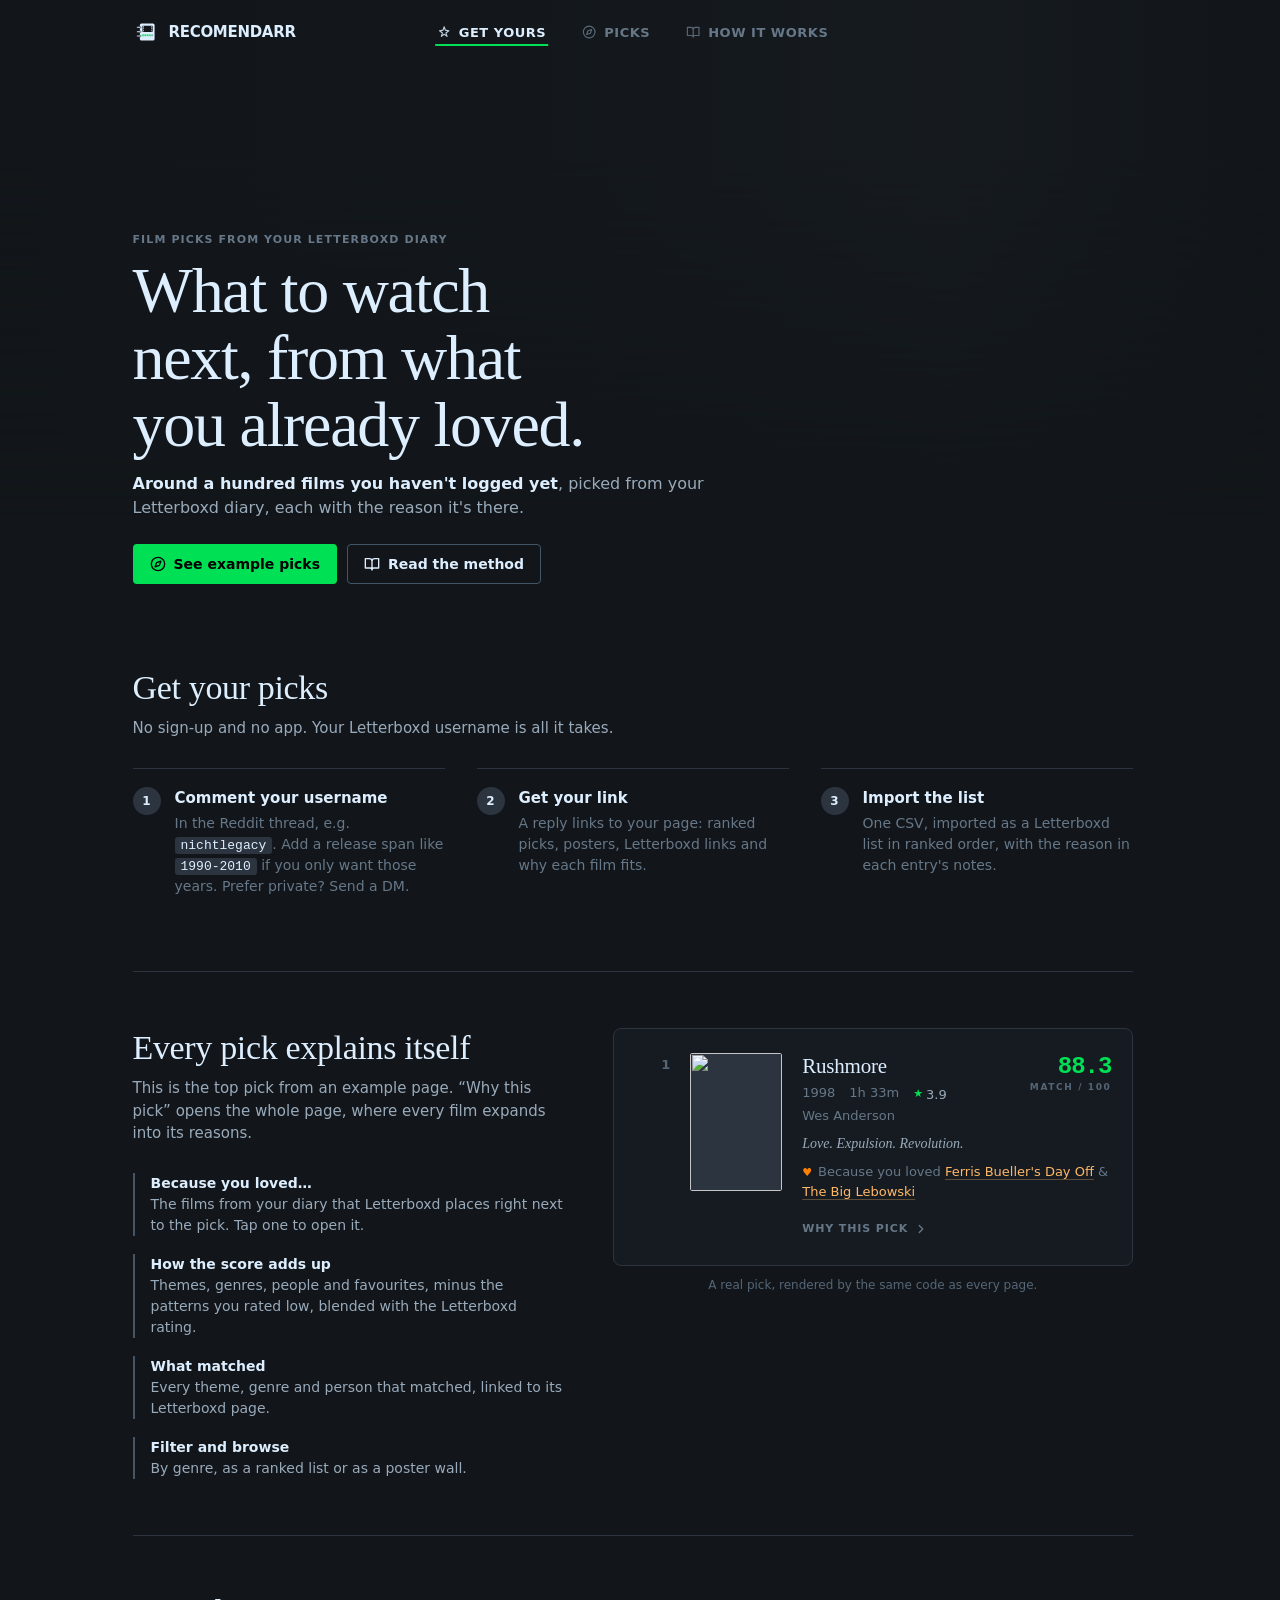
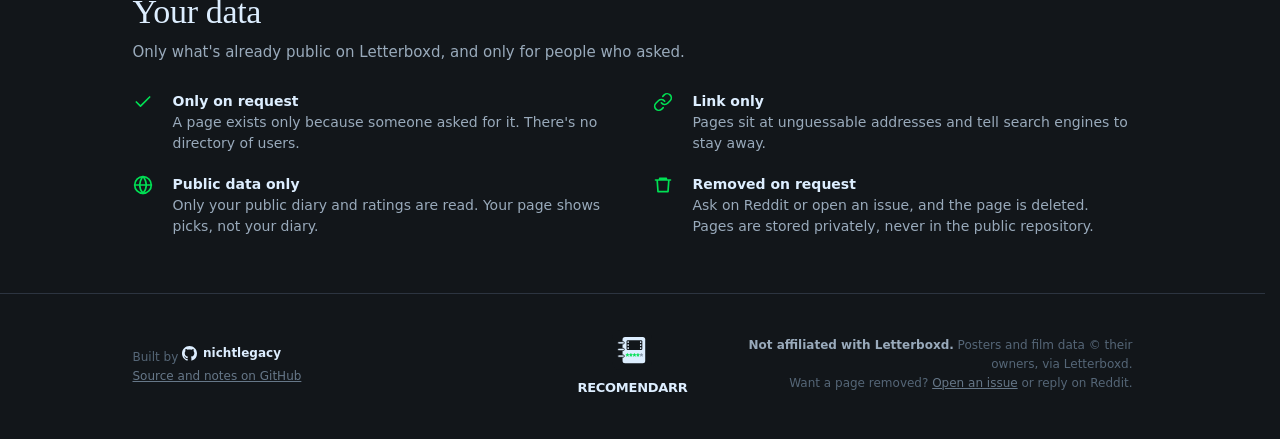
==== site/index.html @ e6b7d502 "Recomendarr: site, paper and Pages workflow" ====
<!doctype html>
<html lang="en">
<head>
<meta charset="utf-8">
<meta name="viewport" content="width=device-width, initial-scale=1, viewport-fit=cover">

<title>Recomendarr: film picks from your Letterboxd diary</title>
<meta name="description" content="Personal film recommendations computed from your Letterboxd diary and ratings, with an importable Letterboxd list. Ask in the Reddit thread and get your own page.">
<link rel="canonical" href="https://recomendarr.nichtlegacy.com/">
<meta name="author" content="nichtlegacy">
<meta name="color-scheme" content="dark">
<meta name="theme-color" content="#12161A">
<meta name="format-detection" content="telephone=no, date=no, address=no, email=no">
<meta name="robots" content="index, follow, max-image-preview:large, max-snippet:-1">

<meta property="og:type" content="website">
<meta property="og:site_name" content="Recomendarr">
<meta property="og:locale" content="en_US">
<meta property="og:url" content="https://recomendarr.nichtlegacy.com/">
<meta property="og:title" content="Recomendarr: film picks from your Letterboxd diary">
<meta property="og:description" content="Personal film recommendations from your Letterboxd diary, as a page and an importable Letterboxd list.">
<meta property="og:image" content="https://recomendarr.nichtlegacy.com/og.png?v=__OG_V__">
<meta property="og:image:type" content="image/png">
<meta property="og:image:width" content="1200">
<meta property="og:image:height" content="630">
<meta property="og:image:alt" content="The Recomendarr icon, a film diary with four of five stars, beside “What to watch next, from what you already loved.”">
<meta name="twitter:card" content="summary_large_image">
<meta name="twitter:image" content="https://recomendarr.nichtlegacy.com/og.png?v=__OG_V__">
<meta name="twitter:title" content="Recomendarr: film picks from your Letterboxd diary">
<meta name="twitter:description" content="Personal film recommendations from your Letterboxd diary.">

<link rel="icon" href="favicon.ico" sizes="48x48">
<link rel="icon" href="icon.svg" type="image/svg+xml">
<link rel="apple-touch-icon" href="apple-touch-icon.png">
<link rel="manifest" href="site.webmanifest">
<link rel="stylesheet" href="app.css">

<script type="application/ld+json">
{
  "@context": "https://schema.org",
  "@graph": [
    {
      "@type": "WebSite",
      "@id": "https://recomendarr.nichtlegacy.com/#website",
      "url": "https://recomendarr.nichtlegacy.com/",
      "name": "Recomendarr",
      "inLanguage": "en",
      "publisher": { "@id": "https://recomendarr.nichtlegacy.com/#author" }
    },
    {
      "@type": "WebPage",
      "@id": "https://recomendarr.nichtlegacy.com/#webpage",
      "url": "https://recomendarr.nichtlegacy.com/",
      "isPartOf": { "@id": "https://recomendarr.nichtlegacy.com/#website" },
      "dateModified": "__BUILD_DATE__"
    },
    {
      "@type": "Person",
      "@id": "https://recomendarr.nichtlegacy.com/#author",
      "name": "nichtlegacy",
      "url": "https://github.com/nichtlegacy"
    }
  ]
}
</script>
</head>
<body>
<header class="hero hero-landing">
  <!-- The backdrop is the example page's top pick. -->
  <div class="backdrop" style="background-image: url('https://a.ltrbxd.com/resized/sm/upload/ks/j4/zi/xf/rushmore-1200-1200-675-675-crop-000000.jpg')" role="img" aria-label="Backdrop: Rushmore"></div>
  <div class="wrap">
    <nav class="nav" aria-label="Primary">
      <a class="wordmark" href="./" aria-label="Recomendarr home"><img src="icon.svg" alt="" width="26" height="26">Recomendarr</a>
      <div class="nav-items">
        <a class="nav-item" href="./" aria-current="page"><svg viewBox="0 0 24 24" fill="none" stroke="currentColor" stroke-width="2" stroke-linecap="round" stroke-linejoin="round" aria-hidden="true"><path d="M12 3l1.9 5.8L20 10l-5 3.6 1.9 5.9L12 16l-4.9 3.5L9 13.6 4 10l6.1-1.2z"/></svg>Get yours</a>
        <a class="nav-item" href="u/nichtlegacy-93ac47/"><svg viewBox="0 0 24 24" fill="none" stroke="currentColor" stroke-width="2" stroke-linecap="round" stroke-linejoin="round" aria-hidden="true"><circle cx="12" cy="12" r="10"/><path d="m16.24 7.76-2.12 6.36-6.36 2.12 2.12-6.36z"/></svg>Picks</a>
        <a class="nav-item" href="paper/"><svg viewBox="0 0 24 24" fill="none" stroke="currentColor" stroke-width="2" stroke-linecap="round" stroke-linejoin="round" aria-hidden="true"><path d="M2 4h6a4 4 0 0 1 4 4v13a3 3 0 0 0-3-3H2zM22 4h-6a4 4 0 0 0-4 4v13a3 3 0 0 1 3-3h7z"/></svg>How it works</a>
      </div>
    </nav>
    <div class="hero-body">
      <p class="eyebrow">Film picks from your Letterboxd diary</p>
      <h1>What to watch next, from what you already loved.</h1>
      <p class="lead"><strong>Around a hundred films you haven't logged yet</strong>, picked from your Letterboxd diary, each with the reason it's there.</p>
      <div class="actions">
        <a class="btn btn-primary" href="u/nichtlegacy-93ac47/"><svg viewBox="0 0 24 24" fill="none" stroke="currentColor" stroke-width="2" stroke-linecap="round" stroke-linejoin="round" aria-hidden="true"><circle cx="12" cy="12" r="10"/><path d="m16.24 7.76-2.12 6.36-6.36 2.12 2.12-6.36z"/></svg>See example picks</a>
        <a class="btn btn-secondary" href="paper/"><svg viewBox="0 0 24 24" fill="none" stroke="currentColor" stroke-width="2" stroke-linecap="round" stroke-linejoin="round" aria-hidden="true"><path d="M2 4h6a4 4 0 0 1 4 4v13a3 3 0 0 0-3-3H2zM22 4h-6a4 4 0 0 0-4 4v13a3 3 0 0 1 3-3h7z"/></svg>Read the method</a>
      </div>
    </div>
  </div>
</header>

<main class="wrap">
  <section class="section" aria-labelledby="get">
    <div class="section-head">
      <h2 id="get">Get your picks</h2>
      <p>No sign-up and no app. Your Letterboxd username is all it takes.</p>
    </div>
    <ol class="step-grid">
      <li><strong>Comment your username</strong><span>In the Reddit thread, e.g. <code>nichtlegacy</code>. Add a release span like <code>1990-2010</code> if you only want those years. Prefer private? Send a DM.</span></li>
      <li><strong>Get your link</strong><span>A reply links to your page: ranked picks, posters, Letterboxd links and why each film fits.</span></li>
      <li><strong>Import the list</strong><span>One CSV, imported as a Letterboxd list in ranked order, with the reason in each entry's notes.</span></li>
    </ol>
  </section>

  <section class="section" aria-labelledby="page">
    <div class="showcase">
      <div>
        <div class="section-head">
          <h2 id="page">Every pick explains itself</h2>
          <p>This is the top pick from an example page. “Why this pick” opens the whole page, where every film expands into its reasons.</p>
        </div>
        <ul class="features">
          <li><strong>Because you loved…</strong>The films from your diary that Letterboxd places right next to the pick. Tap one to open it.</li>
          <li><strong>How the score adds up</strong>Themes, genres, people and favourites, minus the patterns you rated low, blended with the Letterboxd rating.</li>
          <li><strong>What matched</strong>Every theme, genre and person that matched, linked to its Letterboxd page.</li>
          <li><strong>Filter and browse</strong>By genre, as a ranked list or as a poster wall.</li>
        </ul>
      </div>
      <div>
        <div class="sample">
          <ol class="films">
          <li class="film" data-genres="Comedy|Drama">
            <span class="rank num" aria-label="Rank 1">1</span>
            <a class="poster" href="https://letterboxd.com/film/rushmore/" target="_blank" rel="noopener" tabindex="-1"
               aria-hidden="true"><img src="https://a.ltrbxd.com/resized/sm/upload/vx/bi/ni/1k/921qm0FJwDvi6ptaxNCp7xvqNGA-0-230-0-345-crop.jpg" alt="" loading="lazy" decoding="async" width="230" height="345"></a>
            <div class="film-body">
              <span class="match" title="How well it fits your taste">
                <span class="match-value">88.3</span>
                <span class="match-label">Match / 100</span>
              </span>
              <h3 class="film-title"><a href="https://letterboxd.com/film/rushmore/" target="_blank" rel="noopener">Rushmore</a></h3>
              <div class="meta"><span class="year num">1998</span><span class="runtime num">1h 33m</span><span class="rating" title="Letterboxd average"><span class="star" aria-hidden="true">★</span><span class="num">3.9</span></span></div>
              <p class="director">Wes Anderson</p>
              <p class="tagline">Love. Expulsion. Revolution.</p>
              <p class="because">Because you loved <a class="seed" href="https://letterboxd.com/film/ferris-buellers-day-off/" target="_blank" rel="noopener">Ferris Bueller&#x27;s Day Off</a> &amp; <a class="seed" href="https://letterboxd.com/film/the-big-lebowski/" target="_blank" rel="noopener">The Big Lebowski</a></p>
            </div>
            <a class="why-link" href="u/nichtlegacy-93ac47/">Why this pick<svg viewBox="0 0 16 16" aria-hidden="true"><path d="M6 4l4 4-4 4" fill="none" stroke="currentColor" stroke-width="1.5" stroke-linecap="round" stroke-linejoin="round"/></svg></a>
          </li>
          </ol>
        </div>
        <p class="sample-caption">A real pick, rendered by the same code as every page.</p>
      </div>
    </div>
  </section>

  <section class="section" aria-labelledby="data">
    <div class="section-head">
      <h2 id="data">Your data</h2>
      <p>Only what's already public on Letterboxd, and only for people who asked.</p>
    </div>
    <ul class="facts">
      <li><svg viewBox="0 0 24 24" fill="none" stroke="currentColor" stroke-width="2" stroke-linecap="round" stroke-linejoin="round" aria-hidden="true"><path d="M20 6 9 17l-5-5"/></svg><div><strong>Only on request</strong>A page exists only because someone asked for it. There's no directory of users.</div></li>
      <li><svg viewBox="0 0 24 24" fill="none" stroke="currentColor" stroke-width="2" stroke-linecap="round" stroke-linejoin="round" aria-hidden="true"><path d="M10 13a5 5 0 0 0 7.54.54l3-3a5 5 0 0 0-7.07-7.07l-1.72 1.71"/><path d="M14 11a5 5 0 0 0-7.54-.54l-3 3a5 5 0 0 0 7.07 7.07l1.71-1.71"/></svg><div><strong>Link only</strong>Pages sit at unguessable addresses and tell search engines to stay away.</div></li>
      <li><svg viewBox="0 0 24 24" fill="none" stroke="currentColor" stroke-width="2" stroke-linecap="round" stroke-linejoin="round" aria-hidden="true"><circle cx="12" cy="12" r="10"/><path d="M2 12h20M12 2a15.3 15.3 0 0 1 4 10 15.3 15.3 0 0 1-4 10 15.3 15.3 0 0 1-4-10 15.3 15.3 0 0 1 4-10z"/></svg><div><strong>Public data only</strong>Only your public diary and ratings are read. Your page shows picks, not your diary.</div></li>
      <li><svg viewBox="0 0 24 24" fill="none" stroke="currentColor" stroke-width="2" stroke-linecap="round" stroke-linejoin="round" aria-hidden="true"><path d="M3 6h18M8 6V4h8v2M19 6l-1 14H6L5 6"/></svg><div><strong>Removed on request</strong>Ask on Reddit or open an issue, and the page is deleted. Pages are stored privately, never in the public repository.</div></li>
    </ul>
  </section>
</main>

<footer>
  <div class="wrap footer-grid">
    <div class="footer-start">
      <p>Built by <a class="gh" href="https://github.com/nichtlegacy" rel="noopener"><svg viewBox="0 0 16 16" fill="currentColor" aria-hidden="true"><path d="M8 0C3.58 0 0 3.58 0 8c0 3.54 2.29 6.53 5.47 7.59.4.07.55-.17.55-.38 0-.19-.01-.82-.01-1.49-2.01.37-2.53-.49-2.69-.94-.09-.23-.48-.94-.82-1.13-.28-.15-.68-.52-.01-.53.63-.01 1.08.58 1.23.82.72 1.21 1.87.87 2.33.66.07-.52.28-.87.51-1.07-1.78-.2-3.64-.89-3.64-3.95 0-.87.31-1.59.82-2.15-.08-.2-.36-1.02.08-2.12 0 0 .67-.21 2.2.82.64-.18 1.32-.27 2-.27.68 0 1.36.09 2 .27 1.53-1.04 2.2-.82 2.2-.82.44 1.1.16 1.92.08 2.12.51.56.82 1.27.82 2.15 0 3.07-1.87 3.75-3.65 3.95.29.25.54.73.54 1.48 0 1.07-.01 1.93-.01 2.2 0 .21.15.46.55.38A8.013 8.013 0 0 0 16 8c0-4.42-3.58-8-8-8z"/></svg>nichtlegacy</a></p>
      <p><a href="https://github.com/nichtlegacy/recomendarr" rel="noopener">Source and notes on GitHub</a></p>
    </div>
    <a class="footer-brand" href="./" aria-label="Recomendarr home"><img src="icon.svg" alt="" width="40" height="40">Recomendarr</a>
    <div class="footer-end">
      <p><strong>Not affiliated with Letterboxd.</strong> Posters and film data © their owners, via Letterboxd.</p>
      <p>Want a page removed? <a href="https://github.com/nichtlegacy/recomendarr/issues/new" rel="noopener">Open an issue</a> or reply on Reddit.</p>
    </div>
  </div>
</footer>

<button class="to-top" type="button" data-to-top aria-label="Back to top"><svg viewBox="0 0 24 24" fill="none" stroke="currentColor" stroke-width="2" stroke-linecap="round" stroke-linejoin="round" aria-hidden="true"><path d="M12 19V5M5 12l7-7 7 7"/></svg></button>
<script>
(() => {
  // Back to top: shows once a screen's height has scrolled past.
  const toTop = document.querySelector('[data-to-top]');
  let ticking = false;
  const place = () => { toTop.classList.toggle('show', window.scrollY > window.innerHeight); ticking = false; };
  window.addEventListener('scroll', () => { if (!ticking) { ticking = true; requestAnimationFrame(place); } }, { passive: true });
  place();
  toTop.addEventListener('click', () => {
    window.scrollTo({ top: 0, behavior: matchMedia('(prefers-reduced-motion: reduce)').matches ? 'auto' : 'smooth' });
    // Keyboard users land at the top too, not on the button that is about to hide.
    const h1 = document.querySelector('h1');
    h1.setAttribute('tabindex', '-1');
    h1.focus({ preventScroll: true });
  });
})();
</script>
</body>
</html>
---- site/app.css ----
/* Recomendarr: one stylesheet for the landing, the 404 and every personal page
   under /u/, so all of them share the same navbar, type and components. Tokens
   follow the app's design.md. */
:root {
  --background: #12161A;
  --surface: #1C2228;
  --surface-sunken: #161B21;
  --surface-elevated: #2C3440;
  --surface-hover: #323D4A;
  --text-light: #DDEEFF;
  --text-primary: #99AABB;
  --text-secondary: #667788;
  --text-muted: #556677;
  --brand-green: #00E054;
  --brand-green-mid: #00C030;
  --brand-green-dark: #00AC1C;
  --accent-orange: #FF8000;
  --accent-orange-soft: #FFB866;
  --accent-blue: #40BCF4;
  --border-subtle: #2C3440;
  --border-medium: #445566;
  --font-sans: system-ui, -apple-system, BlinkMacSystemFont, "Segoe UI", sans-serif;
  --font-serif: Georgia, "Times New Roman", serif;
  --ease-out: cubic-bezier(0.23, 1, 0.32, 1);
  --ease-in-out: cubic-bezier(0.77, 0, 0.175, 1);
  --pad: 16px;
  --poster: 84px;
  --tap: 36px;
}
@media (min-width: 720px) { :root { --pad: 40px; --poster: 92px; --tap: 32px; } }

*, *::before, *::after { box-sizing: border-box; }
/* stable gutter: short and long pages put the content at the same x. */
html { -webkit-text-size-adjust: 100%; scroll-padding-top: 72px; scrollbar-gutter: stable; }

/* Page changes cross-fade and the navbar stays put (Chromium; others just navigate). */
@view-transition { navigation: auto; }
.nav { view-transition-name: site-nav; }
::view-transition-old(root), ::view-transition-new(root) { animation-duration: .18s; animation-timing-function: var(--ease-out); }
body {
  margin: 0;
  background: var(--background);
  color: var(--text-primary);
  font: 14px/1.5 var(--font-sans);
  -webkit-font-smoothing: antialiased;
  -webkit-tap-highlight-color: transparent;
}
a { color: inherit; }
img { display: block; }
.num { font-variant-numeric: tabular-nums; }
.wrap { max-width: 1080px; margin: 0 auto; padding: 0 var(--pad); }
:focus-visible { outline: 2px solid var(--brand-green); outline-offset: 2px; border-radius: 2px; }

/* ---------- nav: same language as the app's navbar */
.nav { position: relative; display: flex; align-items: center; justify-content: space-between; height: 64px; }
.wordmark {
  display: inline-flex; align-items: center; gap: 10px;
  color: var(--text-light); text-decoration: none; font-weight: 900; font-size: 15px;
  letter-spacing: -0.02em; text-transform: uppercase; transition: opacity .15s;
}
.wordmark img { display: block; width: 26px; height: 26px; }
.nav-items { position: absolute; left: 50%; top: 50%; translate: -50% -50%; display: flex; gap: 32px; }
/* Phones: the items drop to a second row of pills, like the app's mobile nav. */
@media (max-width: 767px) {
  .nav { flex-wrap: wrap; height: auto; padding-top: 10px; row-gap: 10px; }
  .nav-items { position: static; translate: none; order: 3; width: 100%; display: grid; grid-template-columns: repeat(3, minmax(0, 1fr)); gap: 8px; }
}
.nav-item {
  position: relative; display: inline-flex; align-items: center; gap: 8px; padding: 6px 2px;
  color: var(--text-secondary); text-decoration: none; transition: color .15s var(--ease-out);
  font-size: 13px; font-weight: 700; letter-spacing: .04em; text-transform: uppercase; line-height: 1;
}
.nav-item svg { width: 14px; height: 14px; opacity: .85; }
.nav-item::after {
  content: ""; position: absolute; left: 0; right: 0; bottom: -1px; height: 2px;
  background: var(--brand-green); scale: 0 1; transform-origin: left center; transition: scale .2s var(--ease-out);
}
.nav-item[aria-current="page"] { color: var(--text-light); }
.nav-item[aria-current="page"]::after { scale: 1 1; }
@media (max-width: 767px) {
  .nav-item {
    justify-content: center; height: 36px; padding: 0 10px; border: 1px solid var(--border-subtle); border-radius: 999px;
    font-size: 11px; letter-spacing: .08em; transition-property: color, border-color, background-color;
  }
  .nav-item::after { display: none; }
  .nav-item[aria-current="page"] { border-color: rgba(0, 224, 84, .28); background: rgba(0, 224, 84, .08); }
}
/* Three pills on a phone: one line each; below 440px the icons make room for the label. */
.nav-item { white-space: nowrap; }
@media (max-width: 439px) { .nav-item { gap: 0; padding: 0 6px; font-size: 10px; letter-spacing: .06em; } .nav-item svg { display: none; } }

/* ---------- hero */
.hero { position: relative; isolation: isolate; overflow: hidden; }
.backdrop {
  position: absolute; inset: 0 0 auto 0; height: max(300px, min(62vw, 520px)); z-index: -1;
  background: var(--surface) center 20% / cover no-repeat;
  opacity: .4;
  -webkit-mask-image: linear-gradient(to bottom, #000 30%, transparent);
  mask-image: linear-gradient(to bottom, #000 30%, transparent);
}
.backdrop::after {
  content: ""; position: absolute; inset: 0;
  background: linear-gradient(to right, var(--background) 0%, rgba(18, 22, 26, .6) 45%, transparent 75%, var(--background) 100%);
}
.hero-body { padding-top: clamp(96px, 16vw, 168px); padding-bottom: 28px; }
.eyebrow {
  margin: 0 0 8px; color: var(--text-secondary); font-size: 11px; font-weight: 600;
  letter-spacing: .1em; text-transform: uppercase;
}
h1 {
  margin: 0; color: var(--text-light); font: 400 clamp(2.5rem, 9vw, 4rem)/1.05 var(--font-serif);
  letter-spacing: -0.02em; overflow-wrap: anywhere;
}
.lead { max-width: 560px; margin: 14px 0 0; font-size: 15px; text-wrap: pretty; }
.lead strong { color: var(--text-light); font-weight: 600; }
.taste { display: flex; align-items: center; gap: 6px; margin: 20px 0 0; padding: 0; list-style: none; }
.taste-label { flex: none; margin-right: 4px; color: var(--text-muted); font-size: 11px; font-weight: 600; letter-spacing: .08em; text-transform: uppercase; }
@media (max-width: 719px) {
  /* One scrolling row instead of three wrapped ones. */
  .taste { overflow-x: auto; scrollbar-width: none; margin-right: calc(-1 * var(--pad)); padding-right: var(--pad); }
  .taste::-webkit-scrollbar { display: none; }
  .taste .chip { flex: none; }
}
@media (min-width: 720px) { .taste { flex-wrap: wrap; } }
.actions { display: flex; gap: 10px; margin-top: 24px; }
@media (max-width: 719px) { .actions .btn { flex: 1; height: 44px; } }
.credit { margin: 14px 0 0; color: var(--text-muted); font-size: 12px; }

/* ---------- buttons & chips */
.btn {
  display: inline-flex; align-items: center; justify-content: center; gap: 8px;
  height: 40px; padding: 0 16px; border: 1px solid transparent; border-radius: 4px;
  font: 600 14px/1 var(--font-sans); text-decoration: none; cursor: pointer; white-space: nowrap;
  transition-property: background-color, border-color, color, scale;
  transition-duration: .15s; transition-timing-function: var(--ease-out);
}
.btn:active { scale: .96; }
.btn svg { width: 16px; height: 16px; flex: none; }
.btn-primary { background: var(--brand-green); color: #000; }
.btn-secondary { background: transparent; border-color: var(--border-medium); color: var(--text-light); }
.btn-sm { height: 32px; padding: 0 12px; font-size: 13px; }
.btn-icon { width: 44px; padding: 0; flex: none !important; }
.chip {
  display: inline-block; padding: 2px 8px; border: 1px solid var(--border-subtle); border-radius: 999px;
  color: var(--text-primary); font-size: 11px; line-height: 16px; white-space: nowrap;
  max-width: 100%; overflow: hidden; text-overflow: ellipsis; text-decoration: none;
}
a.chip { transition-property: border-color, color; transition-duration: .15s; }

/* ---------- toolbar */
.toolbar {
  position: sticky; top: 0; z-index: 10;
  background: rgba(18, 22, 26, .92); -webkit-backdrop-filter: blur(12px); backdrop-filter: blur(12px);
  border-bottom: 1px solid var(--border-subtle);
}
.toolbar-inner { display: flex; align-items: center; gap: 10px; height: 56px; }
.filters {
  display: flex; gap: 6px; flex: 1; min-width: 0; overflow-x: auto; scrollbar-width: none;
  -webkit-mask-image: linear-gradient(to right, #000 calc(100% - 24px), transparent);
  mask-image: linear-gradient(to right, #000 calc(100% - 24px), transparent);
  padding-right: 24px;
}
.filters::-webkit-scrollbar { display: none; }
.filter {
  flex: none; height: var(--tap); padding: 0 12px; border: 1px solid var(--border-subtle); border-radius: 999px;
  background: transparent; color: var(--text-primary); font: 500 12px/1 var(--font-sans); cursor: pointer;
  transition-property: background-color, border-color, color, scale; transition-duration: .15s;
}
.filter:active { scale: .96; }
.filter .num { margin-left: 4px; color: var(--text-muted); }
.filter[aria-pressed="true"] { background: var(--surface-elevated); border-color: var(--brand-green); color: var(--text-light); }
.filter[aria-pressed="true"] .num { color: var(--brand-green); }
.views { display: flex; flex: none; border: 1px solid var(--border-subtle); border-radius: 4px; overflow: hidden; }
.views button {
  display: grid; place-items: center; width: var(--tap); height: var(--tap); border: 0; background: transparent;
  color: var(--text-secondary); cursor: pointer; transition: color .15s, background-color .15s;
}
.views button + button { border-left: 1px solid var(--border-subtle); }
.views button[aria-pressed="true"] { background: var(--surface-elevated); color: var(--text-light); }
.views svg { width: 15px; height: 15px; }
.toolbar .btn-import { flex: none; }
/* Phones keep Import in the toolbar, as an icon, like desktop keeps it in view. */
@media (max-width: 559px) { .toolbar .btn-import { width: var(--tap); height: var(--tap); padding: 0; } .toolbar .btn-import span { display: none; } }

.count { margin: 20px 0 0; font-family: var(--font-sans); line-height: 1.5; color: var(--text-muted); font-size: 11px; font-weight: 600; letter-spacing: .08em; text-transform: uppercase; }

/* ---------- list view */
.films { list-style: none; margin: 0 0 48px; padding: 0; }
.film {
  display: grid; grid-template-columns: var(--poster) minmax(0, 1fr); column-gap: 14px;
  padding: 20px 0; border-bottom: 1px solid var(--border-subtle);
}
.film[hidden] { display: none; }
/* Mobile: the rank rides on the poster so the text keeps the width. */
.rank {
  grid-area: 1 / 1; z-index: 1; align-self: start; justify-self: start; margin: 4px;
  padding: 1px 6px; border-radius: 2px; background: rgba(18, 22, 26, .88);
  color: var(--text-light); font-size: 11px; font-weight: 700;
}
@media (min-width: 720px) {
  .film { grid-template-columns: 36px var(--poster) minmax(0, 1fr); column-gap: 20px; }
  .rank { grid-area: 1 / 1; margin: 2px 0 0; padding: 0; background: none; justify-self: end; color: var(--text-muted); font-size: 13px; }
  /* The poster spans both rows so "Why this pick" sits right under the text. */
  .film { grid-template-rows: auto 1fr; }
  .film .poster { grid-column: 2; grid-row: 1 / 3; }
  .film .film-body { grid-column: 3; }
}
.poster {
  grid-area: 1 / 1; position: relative; aspect-ratio: 2 / 3; overflow: hidden; border-radius: 2px;
  background: var(--surface-elevated);
}
.poster img { width: 100%; height: 100%; object-fit: cover; outline: 1px solid oklch(1 0 0 / .1); outline-offset: -1px; border-radius: 2px; }
.poster::after { content: ""; position: absolute; inset: 0; border-radius: 2px; box-shadow: inset 0 0 0 2px transparent; transition: box-shadow .15s; }
.film-body { grid-area: 1 / 2; min-width: 0; }
.film-title { margin: 0; color: var(--text-light); font: 400 18px/1.25 var(--font-serif); letter-spacing: -0.01em; text-wrap: balance; }
.film-title a { text-decoration: none; transition: color .15s; }
@media (min-width: 720px) { .film-title { font-size: 21px; } }
/* Same as the app's ScoreBadge: a bare number, no box. Floats so the title
   and meta lines run beside it. */
.match { float: right; display: flex; flex-direction: column; align-items: flex-end; min-width: 64px; margin: 2px 0 6px 12px; }
.match-value {
  color: var(--brand-green); font: 900 22px/1 ui-monospace, SFMono-Regular, Menlo, Consolas, monospace;
  letter-spacing: -0.04em; font-variant-numeric: tabular-nums;
}
.match-label { margin-top: 4px; color: var(--text-muted); font-size: 9px; font-weight: 700; letter-spacing: .18em; text-transform: uppercase; line-height: 1; white-space: nowrap; }
@media (min-width: 720px) { .match-value { font-size: 24px; } }
/* Inline, not flex: a flex box would keep clear of the floated match score and
   break into one item per line on narrow phones. */
.meta { margin-top: 4px; color: var(--text-secondary); font-size: 13px; }
.meta > span { display: inline-block; margin-right: 14px; white-space: nowrap; }
.meta > span:last-child { margin-right: 0; }
.director { margin: 2px 0 0; color: var(--text-secondary); font-size: 13px; overflow: hidden; text-overflow: ellipsis; white-space: nowrap; }
.meta > .rating { display: inline-flex; align-items: center; gap: 3px; color: var(--text-primary); }
.star { color: var(--brand-green); font-size: 11px; }
.tagline {
  margin: 8px 0 0; color: var(--text-primary); font: italic 14px/1.45 var(--font-serif);
  display: -webkit-box; -webkit-line-clamp: 2; -webkit-box-orient: vertical; overflow: hidden;
}
.because { margin: 8px 0 0; color: var(--text-secondary); font-size: 13px; }
.because::before { content: "♥"; margin-right: 6px; color: var(--accent-orange); font-size: 11px; }
.seed {
  color: var(--accent-orange-soft); text-decoration: underline; text-decoration-color: rgba(255, 184, 102, .3);
  text-decoration-thickness: 1px; text-underline-offset: 3px; transition-property: color, text-decoration-color; transition-duration: .15s;
}

/* ---------- why this pick */
.why { grid-row: 2; grid-column: 1 / -1; margin-top: 6px; }
@media (min-width: 720px) { .why { grid-column: 3; } }
.why summary {
  display: inline-flex; align-items: center; gap: 6px; min-height: 44px; margin-bottom: -10px;
  color: var(--text-secondary); font-size: 11px; font-weight: 600; letter-spacing: .08em; text-transform: uppercase;
  list-style: none; cursor: pointer; user-select: none; transition: color .15s;
}
.why summary::-webkit-details-marker { display: none; }
.why summary svg { width: 14px; height: 14px; transition: rotate .2s var(--ease-out); }
/* .is-open flips on click, before the height animation, so the chevron and
   colour answer at once; [open] only drops once the close has finished. */
.why.is-open summary { color: var(--text-light); }
.why.is-open summary svg { rotate: 180deg; }
/* flow-root keeps the panel margin inside, so the animated height has no jump. */
.why-content { display: flow-root; overflow: clip; }
.why-body {
  margin-top: 14px; padding: 16px; border: 1px solid var(--border-subtle); border-radius: 6px;
  background: var(--surface-sunken);
}
.why-body > :first-child { margin-top: 0; }
.why h4 {
  margin: 18px 0 8px; color: var(--text-muted); font-size: 10px; font-weight: 700;
  letter-spacing: .12em; text-transform: uppercase;
}
.synopsis { margin: 0; color: var(--text-primary); font-size: 14px; line-height: 1.6; text-wrap: pretty; }
.reasons { margin: 0; padding: 0; list-style: none; display: grid; gap: 6px; }
.reasons li { position: relative; padding-left: 16px; color: var(--text-light); font-size: 13px; line-height: 1.5; }
.reasons li::before { content: ""; position: absolute; left: 2px; top: .6em; width: 5px; height: 5px; border-radius: 50%; background: var(--brand-green); }
.bars { max-width: 560px; margin: 0; padding: 0; list-style: none; display: grid; gap: 8px; }
.bar { display: grid; grid-template-columns: minmax(0, 1fr) 96px 44px; align-items: center; gap: 10px; font-size: 13px; }
.bar-label { color: var(--text-primary); overflow: hidden; text-overflow: ellipsis; white-space: nowrap; }
@media (max-width: 559px) { .bar { grid-template-columns: minmax(0, 1fr) 56px 40px; } }
.bar-track { height: 4px; border-radius: 2px; background: var(--surface-elevated); overflow: hidden; }
.bar-track span { display: block; height: 100%; border-radius: 2px; background: var(--brand-green-dark); }
.bar.neg .bar-track span { background: var(--accent-orange); }
.bar-value { color: var(--text-primary); text-align: right; font-size: 12px; }
.bar.neg .bar-value { color: var(--accent-orange-soft); }
.blend { display: flex; gap: 8px; max-width: 560px; margin: 14px 0 0; padding: 0; list-style: none; }
.blend li {
  flex: 1; display: flex; flex-direction: column; gap: 2px; padding: 10px 12px; border-radius: 4px;
  background: var(--background); color: var(--text-secondary); font-size: 11px; line-height: 1.3;
}
.blend .num { color: var(--text-light); font-size: 18px; font-weight: 700; line-height: 1.1; }
.blend .total { box-shadow: inset 0 0 0 1px rgba(0, 224, 84, .35); }
.blend .total .num { color: var(--brand-green); }
.fineprint { margin: 8px 0 0; color: var(--text-muted); font-size: 11px; }
.match-group { display: flex; flex-wrap: wrap; align-items: center; gap: 6px; margin-top: 8px; }
.match-group span { width: 100%; color: var(--text-muted); font-size: 11px; }
/* Three equal columns; label left, external arrow right, same on every size. */
.ext {
  display: grid; grid-template-columns: repeat(3, minmax(0, 1fr)); gap: 8px; max-width: 420px;
  margin: 18px 0 0; padding-top: 16px; border-top: 1px solid var(--border-subtle);
}
.ext .btn { justify-content: space-between; height: 40px; padding: 0 12px; }
@media (max-width: 479px) { .ext { grid-template-columns: 1fr; max-width: none; } .ext .btn { height: 44px; padding: 0 14px; } }
.ext .btn svg { width: 13px; height: 13px; color: var(--text-secondary); transition: color .15s; }

/* ---------- poster wall */
.films.wall { display: grid; grid-template-columns: repeat(3, 1fr); gap: 16px 10px; margin-top: 16px; }
@media (min-width: 560px) { .films.wall { grid-template-columns: repeat(4, 1fr); } }
@media (min-width: 880px) { .films.wall { grid-template-columns: repeat(6, 1fr); gap: 20px 14px; } }
.wall .film { display: grid; grid-template-columns: 1fr; padding: 0; border: 0; }
.wall .rank {
  grid-area: 1 / 1; justify-self: start; margin: 4px; padding: 1px 6px;
  background: rgba(18, 22, 26, .88); color: var(--text-light); font-size: 11px;
}
.wall .poster { grid-area: 1 / 1; }
.wall .film-body { grid-area: 2 / 1; margin-top: 8px; }
.wall .film-title { font-size: 13px; line-height: 1.3; display: -webkit-box; -webkit-line-clamp: 2; -webkit-box-orient: vertical; overflow: hidden; }
.wall .match, .wall .director, .wall .tagline, .wall .because, .wall .why { display: none; }
.wall .meta { margin-top: 2px; font-size: 11px; }
.wall .meta > span { margin-right: 8px; }
.wall .meta .runtime { display: none; }

.empty { padding: 48px 0; color: var(--text-secondary); text-align: center; }

/* ---------- hover, only where a pointer can hover */
@media (hover: hover) and (pointer: fine) {
  .btn-primary:hover { background: var(--brand-green-mid); }
  .btn-secondary:hover { background: var(--surface-elevated); }
  .filter:hover { border-color: var(--border-medium); color: var(--text-light); }
  .views button:hover { color: var(--text-light); }
  .film:has(.poster:hover, .film-title a:hover) .poster::after { box-shadow: inset 0 0 0 2px var(--brand-green); }
  .film-title a:hover { color: #fff; }
  .why summary:hover { color: var(--text-light); }
  a.chip:hover { border-color: var(--border-medium); color: var(--text-light); }
  .nav-item:hover { color: var(--text-light); }
  .nav-item:hover::after { scale: 1 1; }
  .nav-items:has(.nav-item:hover) .nav-item[aria-current="page"]:not(:hover)::after { scale: 0 1; }
  .wordmark:hover { opacity: .8; }
  .seed:hover { color: var(--accent-orange); text-decoration-color: currentColor; }
  .ext .btn:hover svg { color: var(--text-light); }
  .to-top.show:hover { opacity: 1; background-color: rgba(44, 52, 64, .9); }
  .why-link:hover { color: var(--text-light); }
  footer a:hover { color: var(--text-light); }
}

/* ---------- footer */
footer { border-top: 1px solid var(--border-subtle); padding: 36px 0 calc(40px + env(safe-area-inset-bottom)); color: var(--text-muted); font-size: 12px; line-height: 1.6; }
.footer-grid { display: grid; gap: 24px; align-items: center; text-align: center; }
@media (min-width: 720px) { .footer-grid { grid-template-columns: 1fr auto 1fr; text-align: left; } .footer-end { text-align: right; } }
.footer-brand { display: flex; flex-direction: column; align-items: center; gap: 8px; color: var(--text-light); text-decoration: none; font-weight: 900; font-size: 13px; letter-spacing: -0.02em; text-transform: uppercase; }
.footer-brand img { width: 40px; height: 40px; }
@media (max-width: 719px) { .footer-brand { order: -1; } }
footer p { margin: 0; }
footer a { color: var(--text-secondary); }
.gh { display: inline-flex; align-items: center; gap: 6px; color: var(--text-light) !important; text-decoration: none; font-weight: 600; }
.gh svg { width: 15px; height: 15px; }

/* ---------- back to top: bottom right, once a screen has scrolled past.
   Kept quiet: 36px visible, the transparent border makes the tap target 44px. */
.to-top {
  position: fixed; right: max(12px, env(safe-area-inset-right)); bottom: calc(12px + env(safe-area-inset-bottom)); z-index: 15;
  display: grid; place-items: center; width: 44px; height: 44px; padding: 0; cursor: pointer;
  border: 4px solid transparent; border-radius: 50%; background: rgba(28, 34, 40, .72) padding-box;
  color: var(--brand-green); -webkit-backdrop-filter: blur(10px); backdrop-filter: blur(10px);
  box-shadow: inset 0 0 0 1px rgba(255, 255, 255, .06), 0 4px 14px rgba(0, 0, 0, .28);
  opacity: 0; translate: 0 6px; pointer-events: none; visibility: hidden;
  transition-property: opacity, translate, scale, background-color, visibility; transition-duration: .2s; transition-timing-function: var(--ease-out);
}
.to-top svg { width: 15px; height: 15px; }
.to-top.show { opacity: .8; translate: 0 0; pointer-events: auto; visibility: visible; }
.to-top:active { scale: .96; }
@media (min-width: 720px) { .to-top { right: 20px; bottom: 20px; } }

/* ---------- import dialog */
dialog {
  width: min(480px, calc(100vw - 24px)); max-height: calc(100dvh - 24px); padding: 0;
  border: 1px solid var(--border-subtle); border-radius: 8px; background: var(--surface); color: var(--text-primary);
}
dialog::backdrop { background: rgba(8, 10, 12, .72); }
dialog[open] { animation: pop .2s var(--ease-out); }
@keyframes pop { from { opacity: 0; transform: translateY(8px) scale(.98); } }
@media (max-width: 559px) {
  dialog { width: 100vw; max-width: 100vw; margin: auto 0 0; border-radius: 12px 12px 0 0; border-width: 1px 0 0; padding-bottom: env(safe-area-inset-bottom); }
  dialog[open] { animation: rise .3s cubic-bezier(0.32, 0.72, 0, 1); }
  @keyframes rise { from { transform: translateY(100%); } }
  dialog::before { content: ""; display: block; width: 36px; height: 4px; margin: 8px auto 0; border-radius: 2px; background: var(--border-medium); }
}
.dialog-head { display: flex; align-items: center; justify-content: space-between; padding: 14px 12px 0 20px; }
.dialog-head h2 { margin: 0; color: var(--text-light); font: 400 22px/1.2 var(--font-serif); }
.close { width: 44px; height: 44px; border: 0; border-radius: 4px; background: transparent; color: var(--text-secondary); font-size: 22px; cursor: pointer; }
.dialog-body { padding: 4px 20px 22px; }
.dialog-body > p { margin: 0 0 16px; }
.steps { counter-reset: step; margin: 0; padding: 0; list-style: none; }
.steps li { position: relative; padding: 14px 0 14px 40px; border-top: 1px solid var(--border-subtle); }
.steps li::before {
  counter-increment: step; content: counter(step); position: absolute; left: 0; top: 14px;
  display: grid; place-items: center; width: 26px; height: 26px; border-radius: 50%;
  background: var(--surface-elevated); color: var(--text-light); font-size: 12px; font-weight: 700;
}
.steps strong { display: block; color: var(--text-light); font-weight: 600; }
.steps span { display: block; margin-top: 2px; font-size: 13px; color: var(--text-secondary); }
.steps .btn { margin-top: 10px; }
@media (max-width: 559px) { .steps .btn { width: 100%; height: 44px; } }
.hint { margin: 4px 0 0; padding: 12px; border-radius: 4px; background: var(--background); color: var(--text-secondary); font-size: 12px; }

.toast {
  position: fixed; left: 50%; bottom: calc(24px + env(safe-area-inset-bottom)); z-index: 20;
  padding: 10px 16px; border-radius: 4px; background: var(--surface-elevated); color: var(--text-light); font-size: 13px;
  translate: -50% 16px; opacity: 0; pointer-events: none; transition: opacity .2s, translate .2s var(--ease-out);
}
.toast.show { opacity: 1; translate: -50% 0; }

@media (prefers-reduced-motion: reduce) {
  ::view-transition-group(*), ::view-transition-old(*), ::view-transition-new(*) { animation: none !important; }
  *, *::before, *::after { animation: none !important; transition-property: opacity, color, background-color, border-color !important; }
}

/* ---------- landing */
.hero-landing h1 { max-width: 15ch; }
.hero-landing .lead { max-width: 600px; font-size: 16px; }
@media (max-width: 559px) { :is(.hero-landing, .hero-paper) .actions { flex-direction: column; } :is(.hero-landing, .hero-paper) .actions .btn { flex: none; } }
.section { padding: 56px 0; border-top: 1px solid var(--border-subtle); }
.section:first-child { border-top: 0; }
.section-head { max-width: 620px; margin-bottom: 28px; }
.section h2 { margin: 0; color: var(--text-light); font: 400 clamp(1.625rem, 4vw, 2.125rem)/1.15 var(--font-serif); letter-spacing: -0.01em; text-wrap: balance; }
.section-head p { margin: 10px 0 0; font-size: 15px; text-wrap: pretty; }

.step-grid { counter-reset: step; display: grid; margin: 0; padding: 0; list-style: none; }
@media (min-width: 720px) { .step-grid { grid-template-columns: repeat(3, minmax(0, 1fr)); column-gap: 32px; } }
.step-grid li { position: relative; padding: 18px 0 18px 42px; border-top: 1px solid var(--border-subtle); }
.step-grid li::before {
  counter-increment: step; content: counter(step); position: absolute; left: 0; top: 18px;
  display: grid; place-items: center; width: 28px; height: 28px; border-radius: 50%;
  background: var(--surface-elevated); color: var(--text-light); font-size: 12px; font-weight: 700;
}
.step-grid strong { display: block; color: var(--text-light); font-size: 15px; font-weight: 600; }
.step-grid span { display: block; margin-top: 4px; color: var(--text-secondary); font-size: 14px; }
code {
  padding: 1px 6px; border-radius: 3px; background: var(--surface-elevated); color: var(--text-light);
  font: 13px ui-monospace, SFMono-Regular, Menlo, Consolas, monospace;
}

.showcase { display: grid; gap: 32px; align-items: start; }
@media (min-width: 880px) { .showcase { grid-template-columns: minmax(0, 5fr) minmax(0, 6fr); gap: 48px; } }
.features { display: grid; gap: 18px; margin: 0; padding: 0; list-style: none; }
.features li { padding-left: 16px; border-left: 2px solid var(--border-medium); font-size: 14px; }
.features strong { display: block; color: var(--text-light); font-weight: 600; }
.sample {
  padding: 4px 20px; border: 1px solid var(--border-subtle); border-radius: 8px; background: var(--surface-sunken);
}
@media (max-width: 559px) { .sample { padding: 0 12px; } }
.sample .films { margin: 0; }
.sample .film:last-child { border-bottom: 0; }
.why-link {
  grid-row: 2; grid-column: 1 / -1; display: inline-flex; align-items: center; gap: 6px; justify-self: start;
  min-height: 44px; margin: 6px 0 -10px; color: var(--text-secondary); text-decoration: none;
  font-size: 11px; font-weight: 600; letter-spacing: .08em; text-transform: uppercase; transition: color .15s;
}
.why-link svg { width: 14px; height: 14px; }
/* Phones: the link sits alone under the poster row, so it centres in the card. */
@media (max-width: 719px) { .why-link { justify-self: center; } }
@media (min-width: 720px) { .why-link { grid-column: 3; } }
.sample-caption { margin: 10px 0 0; color: var(--text-muted); font-size: 12px; text-align: center; }

.facts { display: grid; gap: 20px 40px; margin: 0; padding: 0; list-style: none; }
@media (min-width: 720px) { .facts { grid-template-columns: 1fr 1fr; } }
.facts li { display: grid; grid-template-columns: 28px 1fr; gap: 12px; font-size: 14px; }
.facts svg { width: 20px; height: 20px; margin-top: 1px; color: var(--brand-green); }
.facts strong { display: block; color: var(--text-light); font-weight: 600; }

/* ================================================================ paper */
.hero-paper h1 { max-width: 18ch; font-size: clamp(2.25rem, 7vw, 3.75rem); }
.hero-paper .lead { max-width: 640px; font: italic 18px/1.5 var(--font-serif); color: var(--text-primary); }
.stats { display: grid; grid-template-columns: repeat(2, minmax(0, 1fr)); gap: 1px; max-width: 640px; margin: 32px 0 0; border-radius: 8px; overflow: hidden; background: var(--border-subtle); }
@media (min-width: 720px) { .stats { grid-template-columns: repeat(4, minmax(0, 1fr)); } }
/* Number on top, label below: numbers share one baseline even when a label wraps. */
.stat { display: flex; flex-direction: column-reverse; justify-content: flex-end; align-items: center; gap: 8px; margin: 0; padding: 18px 12px 16px; background: var(--surface-sunken); text-align: center; }
.stat dt { color: var(--text-muted); font-size: 10px; font-weight: 700; letter-spacing: .12em; text-transform: uppercase; }
.stat dd { margin: 0; color: var(--text-light); font: 800 26px/1 ui-monospace, SFMono-Regular, Menlo, Consolas, monospace; letter-spacing: -0.04em; }
.stat dd small { margin-left: 1px; font-size: 14px; color: var(--text-secondary); }
.stat-main dd { color: var(--brand-green); }
.stat-main dd small { color: rgba(0, 224, 84, .7); }
.stats-note { max-width: 640px; margin: 10px 0 0; color: var(--text-muted); font-size: 12px; }

.paper-layout { display: grid; gap: 24px; padding-bottom: 72px; }
@media (min-width: 1024px) { .paper-layout { grid-template-columns: 208px minmax(0, 1fr); gap: 64px; } }

/* contents */
.toc { position: sticky; top: 0; z-index: 5; margin: 0 calc(-1 * var(--pad)); padding: 10px var(--pad); background: rgba(18, 22, 26, .92); -webkit-backdrop-filter: blur(12px); backdrop-filter: blur(12px); border-bottom: 1px solid var(--border-subtle); }
@media (min-width: 1024px) { .toc { top: 24px; align-self: start; margin: 40px 0 0; padding: 0; background: none; backdrop-filter: none; -webkit-backdrop-filter: none; border: 0; max-height: calc(100vh - 48px); overflow: auto; } }
.toc summary {
  display: flex; align-items: center; min-height: 36px; color: var(--text-secondary); cursor: pointer; list-style: none;
  font-size: 11px; font-weight: 700; letter-spacing: .12em; text-transform: uppercase;
}
.toc summary::-webkit-details-marker { display: none; }
@media (max-width: 1023px) { .toc summary::after { content: "▾"; margin-left: auto; font-size: 12px; transition: rotate .2s var(--ease-out); } .toc-box[open] summary::after { rotate: 180deg; } }
@media (min-width: 1024px) { .toc summary { pointer-events: none; } }
.toc ol { margin: 6px 0 0; padding: 0; list-style: none; }
.toc a {
  display: block; padding: 6px 0 6px 12px; border-left: 2px solid var(--border-subtle);
  color: var(--text-secondary); font-size: 13px; line-height: 1.35; text-decoration: none; transition-property: color, border-color; transition-duration: .15s;
}
.toc a[aria-current] { color: var(--text-light); border-left-color: var(--brand-green); }

/* article typography: serif text for long reading, sans for data */
.paper { min-width: 0; max-width: 740px; }
.paper p, .paper li { color: #AEBBC8; font: 17px/1.75 var(--font-serif); text-wrap: pretty; }
/* Justified prose in the fixed-width column, hyphenated so word gaps stay even. On
   phones the ~40-character line is too short to justify without rivers, so it stays
   ragged-right (still hyphenated for a calmer edge). */
.paper p, .paper li { hyphens: auto; -webkit-hyphens: auto; hyphenate-limit-chars: 7 3 3; }
@media (min-width: 720px) { .paper p, .paper li { text-align: justify; } }
/* Charts, strips and the diagram are data, not prose: they keep the UI type. */
.paper :is(.chart, .strips) :is(ul, ol) { margin: 0; padding: 0; }
.paper :is(.chart, .strips) li { margin: 0; padding-left: 0; }
.paper :is(.chart, .strips, .pipeline) li { color: inherit; font: 13px/1.4 var(--font-sans); text-align: left; hyphens: manual; }
.paper :is(.chart, .shot, .strips, .pipeline, .film-card) p { text-align: left; hyphens: manual; }
.paper .chart .bar { margin: 0; }
.paper p { margin: 0 0 18px; }
.paper strong { color: var(--text-light); font-weight: 700; }
.paper em { color: var(--text-light); }
.paper a { color: var(--accent-blue); text-underline-offset: 3px; text-decoration-color: rgba(64, 188, 244, .35); }
.paper ul, .paper ol { margin: 0 0 20px; padding-left: 22px; }
.paper li { margin: 0 0 8px; padding-left: 4px; }
.paper li::marker { color: var(--text-muted); font: 600 14px var(--font-sans); }
.paper li > p { margin: 0 0 8px; }
.paper-section { padding-top: 56px; scroll-margin-top: 64px; }
.paper-section:first-of-type { padding-top: 40px; }
.paper h2 {
  display: flex; align-items: baseline; gap: 10px; margin: 0 0 22px; padding-bottom: 14px; border-bottom: 1px solid var(--border-subtle);
  color: var(--text-light); font: 400 clamp(1.75rem, 4.5vw, 2.25rem)/1.15 var(--font-serif); letter-spacing: -0.015em;
}
/* Section numbers: large serif numerals in the accent, the title set beside them. */
.sec-num {
  flex: none; color: var(--brand-green); font: 400 1.5em/1 var(--font-serif); letter-spacing: -0.02em;
}
.paper h3 { margin: 36px 0 12px; color: var(--text-light); font: 600 19px/1.3 var(--font-sans); letter-spacing: -0.01em; scroll-margin-top: 64px; }
.paper h4 { margin: 0 0 10px; color: var(--text-muted); font-size: 10px; font-weight: 700; letter-spacing: .12em; text-transform: uppercase; }
.paper code { font-size: .82em; }
.paper pre {
  margin: 0 0 22px; padding: 16px 18px; overflow-x: auto; border: 1px solid var(--border-subtle); border-radius: 6px;
  background: var(--surface-sunken); color: var(--text-primary); font: 13px/1.6 ui-monospace, SFMono-Regular, Menlo, Consolas, monospace;
}
.paper pre code { padding: 0; background: none; font-size: inherit; color: inherit; }

/* key findings */
.paper .findings { counter-reset: finding; display: grid; gap: 12px; padding: 0; list-style: none; }
.paper .findings > li {
  counter-increment: finding; position: relative; margin: 0; padding: 18px 20px 18px 60px;
  border: 1px solid var(--border-subtle); border-radius: 8px; background: var(--surface-sunken); font-size: 16px;
}
.paper .findings > li::before {
  content: counter(finding); position: absolute; left: 20px; top: 20px;
  color: var(--brand-green); font: 700 13px/1 ui-monospace, SFMono-Regular, Menlo, Consolas, monospace;
}
.paper .findings > li > p:last-child { margin: 0; }

/* tables */
.table-wrap { margin: 0 0 24px; overflow-x: auto; border: 1px solid var(--border-subtle); border-radius: 8px; }
.paper table { width: 100%; border-collapse: collapse; font: 14px/1.45 var(--font-sans); font-variant-numeric: tabular-nums; }
.paper th {
  padding: 10px 14px; background: var(--surface-sunken); color: var(--text-muted); text-align: left; vertical-align: bottom; line-height: 1.35;
  font-size: 10px; font-weight: 700; letter-spacing: .1em; text-transform: uppercase; border-bottom: 1px solid var(--border-subtle);
}
.paper td { padding: 10px 14px; color: var(--text-primary); border-bottom: 1px solid var(--border-subtle); vertical-align: top; }
.paper tr:last-child td { border-bottom: 0; }
.paper td:first-child { min-width: 128px; color: var(--text-light); }
.paper .right { text-align: right; white-space: nowrap; }
.paper th.right { white-space: normal; min-width: 9ch; }

/* formulas (MathML) */
.formula {
  margin: 0 0 24px; padding: 14px 20px; overflow-x: auto; border: 1px solid var(--border-subtle); border-radius: 8px;
  background: var(--surface-sunken);
}
.formula mn, .sheet mn { color: #B8F5CD; }
math { font-family: "STIX Two Math", "Cambria Math", "Latin Modern Math", math; color: var(--text-light); }
math[display="block"] { margin: 10px 0; font-size: 1.12em; }
.sheet { margin: 0 0 24px; border: 1px solid var(--border-subtle); border-radius: 8px; overflow: hidden; }
.sheet-row { display: grid; gap: 4px 20px; padding: 12px 18px; border-bottom: 1px solid var(--border-subtle); overflow-x: auto; }
.sheet-row:nth-child(odd) { background: var(--surface-sunken); }
.sheet-row:last-child { border-bottom: 0; }
@media (min-width: 720px) { .sheet-row { grid-template-columns: 150px minmax(0, 1fr); align-items: center; } }
.sheet dt { color: var(--text-muted); font-size: 11px; font-weight: 700; letter-spacing: .08em; text-transform: uppercase; }
.sheet dd { margin: 0; }

/* figures */
.shot { margin: 0 0 28px; }
.shot img { display: block; width: 100%; height: auto; border-radius: 8px; outline: 1px solid oklch(1 0 0 / .1); outline-offset: -1px; }
.shot figcaption { margin-top: 10px; color: var(--text-muted); font-size: 13px; text-align: center; }
.shot-hero { margin-top: 8px; }
.chart {
  margin: 0 0 28px; padding: 20px; border: 1px solid var(--border-subtle); border-radius: 10px; background: var(--surface-sunken);
}
@media (min-width: 720px) { .chart { padding: 24px 28px; } }
.chart figcaption { display: flex; flex-direction: column; gap: 4px; margin-bottom: 20px; }
.kicker { color: var(--brand-green); font-size: 10px; font-weight: 700; letter-spacing: .14em; text-transform: uppercase; }
.chart figcaption strong { color: var(--text-light); font: 400 22px/1.2 var(--font-serif); }
.chart figcaption > span:last-child { color: var(--text-secondary); font-size: 13px; }

.c-bars, .d-rows, .funnel, .p-bars { margin: 0; padding: 0; list-style: none; }
.paper .chart .c-group { margin: 14px 0 6px; color: var(--text-muted); font-size: 10px; font-weight: 700; letter-spacing: .12em; text-transform: uppercase; }
.paper .chart .c-group:first-child { margin-top: 0; }
.c-row, .d-row, .d-axis { display: grid; grid-template-columns: minmax(0, 11fr) minmax(0, 10fr) 58px 34px; align-items: center; gap: 12px; padding: 5px 0; font-size: 13px; }
.d-row, .d-axis { grid-template-columns: minmax(0, 11fr) minmax(0, 10fr) 44px; }
.c-label { color: var(--text-primary); overflow: hidden; text-overflow: ellipsis; white-space: nowrap; }
.c-track { height: 8px; border-radius: 4px; background: var(--surface-elevated); overflow: hidden; }
.c-track span { display: block; height: 100%; border-radius: 4px; background: #4E6378; }
.c-engine .c-label { color: var(--text-light); font-weight: 600; }
.c-engine .c-track span { background: var(--brand-green); }
.c-baseline .c-track span { background: #7A5A3C; }
.c-value { color: var(--text-light); text-align: right; font-size: 13px; font-weight: 700; }
.c-value small { font-size: 10px; color: var(--text-secondary); }
.c-engine .c-value { color: var(--brand-green); }
.c-hits { color: var(--text-muted); text-align: right; font-size: 12px; }
@media (max-width: 559px) {
  .c-row { grid-template-columns: minmax(0, 1fr) 52px 30px; row-gap: 4px; }
  .c-row .c-label { grid-column: 1 / -1; }
  .d-row, .d-axis { grid-template-columns: minmax(0, 1fr) 40px; row-gap: 4px; }
  .d-row .c-label { grid-column: 1 / -1; }
  .d-axis .c-label { display: none; }
}
.d-plot { position: relative; height: 18px; background: linear-gradient(to right, transparent calc(var(--zero) - .5px), var(--border-medium) calc(var(--zero) - .5px), var(--border-medium) calc(var(--zero) + .5px), transparent calc(var(--zero) + .5px)); }
.d-ci { position: absolute; top: 50%; height: 4px; margin-top: -2px; border-radius: 2px; background: rgba(78, 99, 120, .7); }
.d-dot { position: absolute; top: 50%; width: 10px; height: 10px; margin: -5px 0 0 -5px; border-radius: 50%; background: var(--text-light); box-shadow: 0 0 0 2px var(--surface-sunken); }
.d-baseline .d-ci { background: rgba(122, 90, 60, .8); }
.d-baseline .d-dot { background: var(--accent-orange-soft); }
.d-ticks { position: relative; height: 16px; color: var(--text-muted); font-size: 11px; }
.d-ticks span { position: absolute; translate: -50% 0; font-variant-numeric: tabular-nums; }
.d-ticks .zero { color: var(--text-light); }

.funnel { display: grid; gap: 10px; }
.funnel li { display: grid; gap: 6px; }
.f-bar { display: flex; align-items: center; height: 34px; padding: 0 12px; border-radius: 6px; background: linear-gradient(90deg, rgba(0, 224, 84, .35), rgba(0, 224, 84, .15)); box-shadow: inset 0 0 0 1px rgba(0, 224, 84, .35); }
.funnel li:last-child .f-bar { background: var(--brand-green); }
.f-bar .num { color: var(--text-light); font-weight: 800; font-size: 14px; }
.funnel li:last-child .f-bar .num { color: #000; }
.f-text { color: var(--text-secondary); font-size: 13px; }
.f-text strong { color: var(--text-light); }

.profiles { display: grid; gap: 12px; }
@media (min-width: 720px) { .profiles { grid-template-columns: repeat(3, minmax(0, 1fr)); } }
.profile { padding: 16px; border: 1px solid var(--border-subtle); border-radius: 8px; background: var(--background); }
.profile header { display: flex; align-items: baseline; justify-content: space-between; margin-bottom: 14px; }
.p-alias { color: var(--text-light); font: 800 14px/1 ui-monospace, SFMono-Regular, Menlo, Consolas, monospace; letter-spacing: .06em; }
.profile header .num { color: var(--text-muted); font-size: 11px; }
.profile h4 { margin: 12px 0 8px; }
.profile p { margin: 0; color: var(--text-primary); font: 13px/1.5 var(--font-sans); }
.p-bars li { display: grid; grid-template-columns: minmax(0, 1fr) 36px; gap: 2px 8px; margin-bottom: 8px; font-size: 12px; }
.p-bars .p-name { grid-column: 1 / -1; color: var(--text-primary); }
.p-bars .num { color: var(--text-secondary); text-align: right; font-size: 11px; }
.p-bars .c-track { height: 6px; align-self: center; }
.p-bars .c-track span { background: var(--brand-green-dark); }

.paper-bars { max-width: none; }
.paper-bars.with-cap .bar { grid-template-columns: minmax(0, 1fr) 96px 44px 32px; }
.bar-cap { color: var(--text-muted); font-size: 11px; }
.chart .blend { max-width: none; }

/* poster strips (case studies) */
.strips { display: grid; grid-template-columns: minmax(0, 1fr); gap: 20px; margin: 0 0 28px; }
.strip { min-width: 0; }
.strip h4 { margin: 0 0 10px; color: var(--text-light); font: 800 12px/1 ui-monospace, SFMono-Regular, Menlo, Consolas, monospace; letter-spacing: .08em; }
.strip ol { display: grid; grid-template-columns: repeat(5, minmax(0, 1fr)); gap: 10px; margin: 0; padding: 0; list-style: none; }
@media (max-width: 559px) { .strip ol { grid-template-columns: repeat(5, 112px); overflow-x: auto; scrollbar-width: none; margin-right: calc(-1 * var(--pad)); padding-right: var(--pad); } }
.strip li { margin: 0; padding: 0; }
.strip a { display: block; text-decoration: none; }
.strip .poster { position: relative; display: block; aspect-ratio: 2 / 3; border-radius: 3px; overflow: hidden; background: var(--surface-elevated); }
.strip .poster img { width: 100%; height: 100%; object-fit: cover; outline: 1px solid oklch(1 0 0 / .1); outline-offset: -1px; }
.strip .rank { position: absolute; left: 4px; top: 4px; margin: 0; padding: 1px 6px; border-radius: 2px; background: rgba(18, 22, 26, .88); color: var(--text-light); font-size: 11px; }
.s-title { display: block; margin-top: 8px; overflow: hidden; color: var(--text-light); font: 400 13px/1.3 var(--font-serif); white-space: nowrap; text-overflow: ellipsis; }
.s-meta { display: flex; justify-content: space-between; margin-top: 2px; color: var(--text-muted); font-size: 11px; }
.s-score { color: var(--brand-green); font-weight: 700; }

/* film card (worked example) */
.film-card {
  position: relative; isolation: isolate; display: grid; grid-template-columns: 76px minmax(0, 1fr); gap: 16px; align-items: center;
  margin: 0 0 24px; padding: 18px; overflow: hidden; border: 1px solid var(--border-subtle); border-radius: 10px; background: var(--surface-sunken);
}
.film-card::before { content: ""; position: absolute; inset: 0; z-index: -1; background: var(--backdrop) center 25% / cover; opacity: .28; }
.film-card::after { content: ""; position: absolute; inset: 0; z-index: -1; background: linear-gradient(90deg, var(--surface-sunken) 20%, rgba(22, 27, 33, .6)); }
@media (min-width: 720px) { .film-card { grid-template-columns: 92px minmax(0, 1fr) auto; padding: 22px 24px; } }
.fc-poster { width: 100%; height: auto; border-radius: 3px; outline: 1px solid oklch(1 0 0 / .1); outline-offset: -1px; }
.fc-body { display: flex; flex-direction: column; gap: 4px; min-width: 0; }
.fc-title { color: var(--text-light); font: 400 24px/1.2 var(--font-serif); }
.fc-title .num { color: var(--text-secondary); font: 400 15px var(--font-sans); }
.fc-meta, .fc-via { color: var(--text-secondary); font-size: 13px; }
.fc-via em { color: var(--accent-orange-soft); font-style: normal; }
.fc-score { display: flex; flex-direction: column; align-items: flex-end; }
@media (max-width: 719px) { .fc-score { grid-column: 1 / -1; flex-direction: row; align-items: baseline; gap: 10px; } }
.fc-score .match-value { font-size: 30px; }

/* pipeline diagram */
.pipeline { margin: 0 0 28px; padding: 20px; border: 1px solid var(--border-subtle); border-radius: 10px; background: var(--surface-sunken); }
.pl-inputs { display: flex; flex-wrap: wrap; align-items: center; gap: 6px; padding: 14px 16px; border: 1px solid var(--border-subtle); border-radius: 8px; background: var(--background); }
.pl-kicker { width: 100%; margin-bottom: 4px; color: var(--brand-green); font-size: 10px; font-weight: 700; letter-spacing: .14em; text-transform: uppercase; }
.pl-chip { padding: 4px 10px; border: 1px solid var(--border-medium); border-radius: 999px; color: var(--text-light); font-size: 12px; }
.pl-chip-alt { border-style: dashed; color: var(--text-secondary); }
.paper .pl-steps { position: relative; counter-reset: step; margin: 24px 0 0; padding: 0 0 0 4px; list-style: none; }
/* A short connector from the input panel down into step 1. */
.pl-steps::before { content: ""; position: absolute; left: 14.5px; top: -24px; width: 1px; height: 24px; background: var(--border-medium); }
.pl-steps > li { position: relative; margin: 0; padding: 0 0 14px 34px; font-family: var(--font-sans); }
.pl-steps > li::before {
  counter-increment: step; content: counter(step); position: absolute; left: 0; top: 0; display: grid; place-items: center;
  width: 22px; height: 22px; border-radius: 50%; background: var(--surface-elevated); color: var(--text-light); font-size: 11px; font-weight: 700;
}
.pl-steps > li::after { content: ""; position: absolute; left: 10.5px; top: 26px; bottom: 2px; width: 1px; background: var(--border-medium); }
.pl-steps > li:last-child { padding-bottom: 0; }
.pl-steps > li:last-child::after { display: none; }
.pl-steps strong { display: block; color: var(--text-light); font: 600 14px/1.4 var(--font-sans); }
.pl-steps span { display: block; color: var(--text-secondary); font: 13px/1.45 var(--font-sans); }
.pl-split { display: grid; gap: 10px; }
@media (min-width: 560px) { .pl-split { grid-template-columns: 1fr 1fr; } }
.pl-split > div { padding: 10px 12px; border: 1px solid var(--border-subtle); border-radius: 6px; background: var(--background); }
.pl-out strong { color: var(--brand-green); }
.pl-out::before { background: var(--brand-green) !important; color: #000 !important; }

@media (hover: hover) and (pointer: fine) {
  .toc a:hover { color: var(--text-light); }
  .strip a:hover .s-title { color: #fff; }
  .paper a:hover { text-decoration-color: currentColor; }
}
.sheet math { math-style: normal; font-size: 1.04em; }
.sheet dd > div + div { margin-top: 6px; }
footer strong { color: var(--text-primary); font-weight: 600; }
@media (hover: hover) and (pointer: fine) { .footer-brand:hover { opacity: .85; } .gh:hover { color: #fff !important; } }
@media (max-width: 559px) {
  .table-wrap.stack thead { display: none; }
  .table-wrap.stack :is(table, tbody) { display: block; width: 100%; }
  .table-wrap.stack tr { display: grid; grid-template-columns: repeat(2, minmax(0, 1fr)); gap: 10px 16px; padding: 14px 16px; border-bottom: 1px solid var(--border-subtle); }
  .table-wrap.stack tr:last-child { border-bottom: 0; }
  .paper .table-wrap.stack td { display: flex; flex-direction: column; justify-content: flex-end; padding: 0; border: 0; min-width: 0; text-align: left; }
  .paper .table-wrap.stack td:first-child { grid-column: 1 / -1; font-weight: 700; }
  .table-wrap.stack td::before { content: attr(data-label); display: block; margin-bottom: 2px; white-space: normal; color: var(--text-muted); font-size: 10px; font-weight: 700; letter-spacing: .08em; text-transform: uppercase; line-height: 1.3; }
  .table-wrap.stack td:first-child::before { display: none; }
}
/* "Name 412.9 · Name 124.4" cells: the scores in the formula mint, each pair kept together. */
.paper td .entry { white-space: nowrap; }
.paper td .score { color: #B8F5CD; font-family: var(--font-sans); font-weight: 600; }
.paper td .sep { color: var(--text-muted); white-space: normal; }
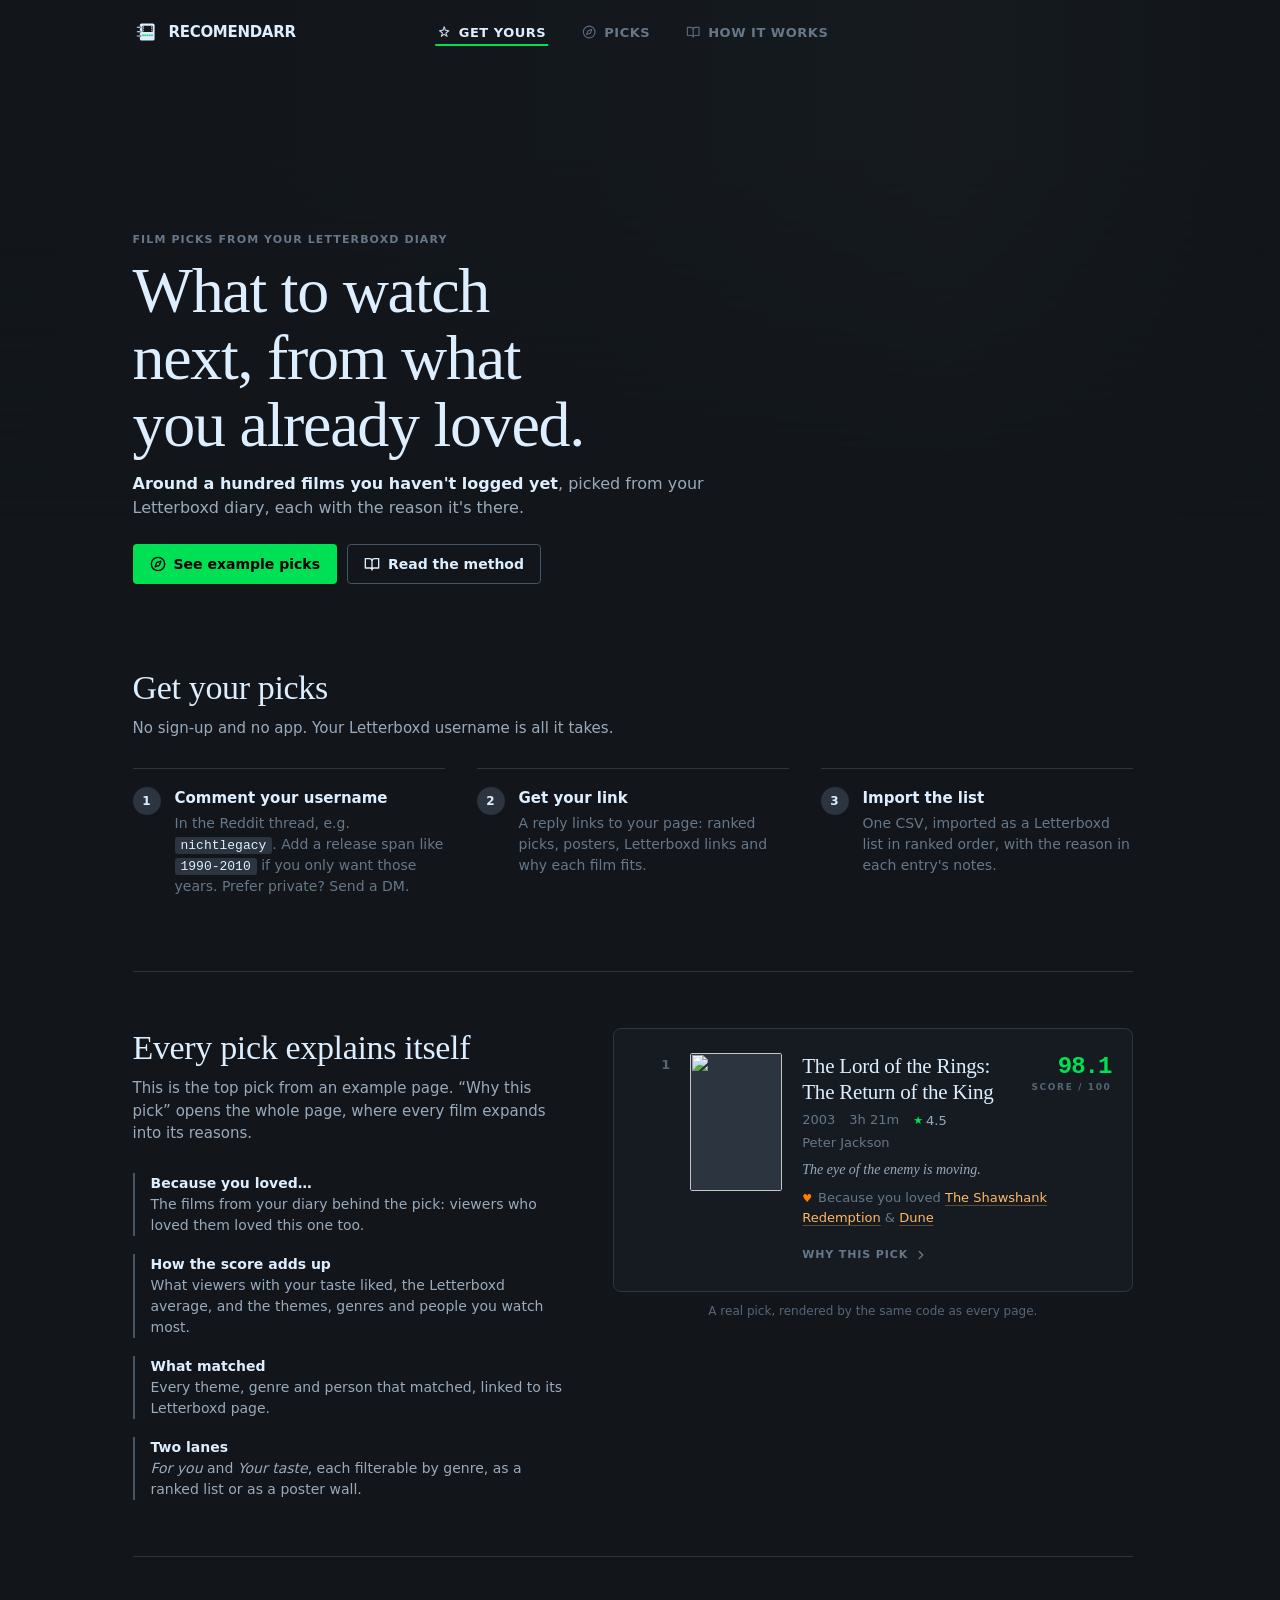
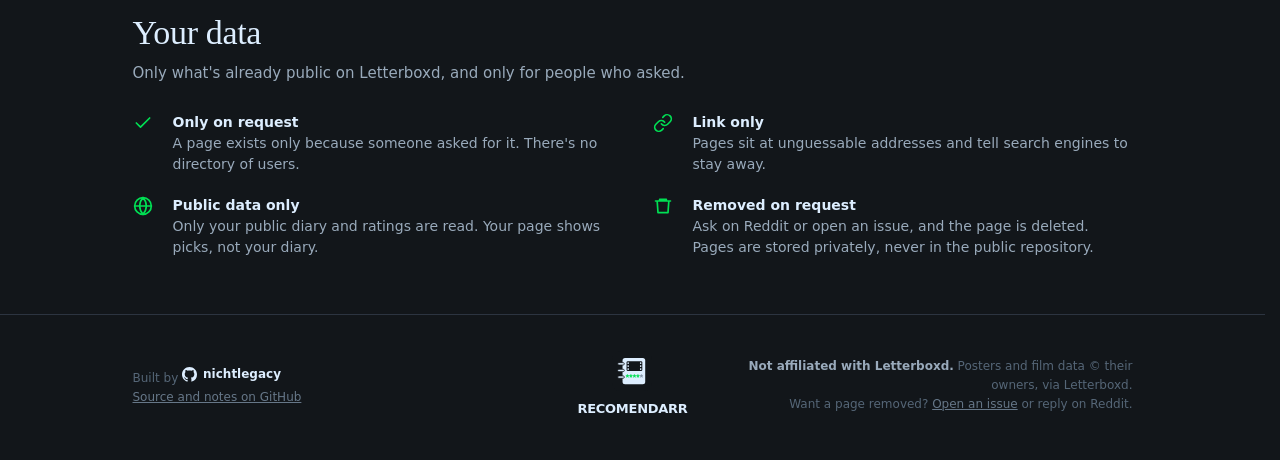
==== commit 8787d3c6: "Lanes stay separate in grid view; landing and paper use the picks banner" ====
--- a/site/index.html
+++ b/site/index.html
@@ -67,7 +67,7 @@
 <body>
 <header class="hero hero-landing">
   <!-- The backdrop is the example page's top pick. -->
-  <div class="backdrop" style="background-image: url('https://a.ltrbxd.com/resized/sm/upload/ks/j4/zi/xf/rushmore-1200-1200-675-675-crop-000000.jpg')" role="img" aria-label="Backdrop: Rushmore"></div>
+  <div class="backdrop" style="background-image: url('https://a.ltrbxd.com/resized/sm/upload/a7/4r/al/mc/lotr-return-of-the-king-1200-1200-675-675-crop-000000.jpg')" role="img" aria-label="Backdrop: The Lord of the Rings: The Return of the King"></div>
   <div class="wrap">
     <nav class="nav" aria-label="Primary">
       <a class="wordmark" href="./" aria-label="Recomendarr home"><img src="icon.svg" alt="" width="26" height="26">Recomendarr</a>
@@ -110,29 +110,29 @@
           <p>This is the top pick from an example page. “Why this pick” opens the whole page, where every film expands into its reasons.</p>
         </div>
         <ul class="features">
-          <li><strong>Because you loved…</strong>The films from your diary that Letterboxd places right next to the pick. Tap one to open it.</li>
-          <li><strong>How the score adds up</strong>Themes, genres, people and favourites, minus the patterns you rated low, blended with the Letterboxd rating.</li>
+          <li><strong>Because you loved…</strong>The films from your diary behind the pick: viewers who loved them loved this one too.</li>
+          <li><strong>How the score adds up</strong>What viewers with your taste liked, the Letterboxd average, and the themes, genres and people you watch most.</li>
           <li><strong>What matched</strong>Every theme, genre and person that matched, linked to its Letterboxd page.</li>
-          <li><strong>Filter and browse</strong>By genre, as a ranked list or as a poster wall.</li>
+          <li><strong>Two lanes</strong><em>For you</em> and <em>Your taste</em>, each filterable by genre, as a ranked list or as a poster wall.</li>
         </ul>
       </div>
       <div>
         <div class="sample">
           <ol class="films">
-          <li class="film" data-genres="Comedy|Drama">
+          <li class="film" data-genres="Action|Fantasy|Adventure">
             <span class="rank num" aria-label="Rank 1">1</span>
-            <a class="poster" href="https://letterboxd.com/film/rushmore/" target="_blank" rel="noopener" tabindex="-1"
-               aria-hidden="true"><img src="https://a.ltrbxd.com/resized/sm/upload/vx/bi/ni/1k/921qm0FJwDvi6ptaxNCp7xvqNGA-0-230-0-345-crop.jpg" alt="" loading="lazy" decoding="async" width="230" height="345"></a>
+            <a class="poster" href="https://letterboxd.com/film/the-lord-of-the-rings-the-return-of-the-king/" target="_blank" rel="noopener" tabindex="-1"
+               aria-hidden="true"><img src="https://a.ltrbxd.com/resized/sm/upload/zs/nt/u4/uz/xieWkPAgQrrk5wOyncayPd65hrp-0-230-0-345-crop.jpg" alt="" loading="lazy" decoding="async" width="230" height="345"></a>
             <div class="film-body">
-              <span class="match" title="How well it fits your taste">
-                <span class="match-value">88.3</span>
-                <span class="match-label">Match / 100</span>
+              <span class="match" title="Lane score">
+                <span class="match-value">98.1</span>
+                <span class="match-label">Score / 100</span>
               </span>
-              <h3 class="film-title"><a href="https://letterboxd.com/film/rushmore/" target="_blank" rel="noopener">Rushmore</a></h3>
-              <div class="meta"><span class="year num">1998</span><span class="runtime num">1h 33m</span><span class="rating" title="Letterboxd average"><span class="star" aria-hidden="true">★</span><span class="num">3.9</span></span></div>
-              <p class="director">Wes Anderson</p>
-              <p class="tagline">Love. Expulsion. Revolution.</p>
-              <p class="because">Because you loved <a class="seed" href="https://letterboxd.com/film/ferris-buellers-day-off/" target="_blank" rel="noopener">Ferris Bueller&#x27;s Day Off</a> &amp; <a class="seed" href="https://letterboxd.com/film/the-big-lebowski/" target="_blank" rel="noopener">The Big Lebowski</a></p>
+              <h3 class="film-title"><a href="https://letterboxd.com/film/the-lord-of-the-rings-the-return-of-the-king/" target="_blank" rel="noopener">The Lord of the Rings: The Return of the King</a></h3>
+              <div class="meta"><span class="year num">2003</span><span class="runtime num">3h 21m</span><span class="rating" title="Letterboxd average"><span class="star" aria-hidden="true">★</span><span class="num">4.5</span></span></div>
+              <p class="director">Peter Jackson</p>
+              <p class="tagline">The eye of the enemy is moving.</p>
+              <p class="because">Because you loved <span class="seed">The Shawshank Redemption</span> &amp; <span class="seed">Dune</span></p>
             </div>
             <a class="why-link" href="u/nichtlegacy-93ac47/">Why this pick<svg viewBox="0 0 16 16" aria-hidden="true"><path d="M6 4l4 4-4 4" fill="none" stroke="currentColor" stroke-width="1.5" stroke-linecap="round" stroke-linejoin="round"/></svg></a>
           </li>
--- a/site/app.css
+++ b/site/app.css
@@ -306,6 +306,7 @@
 @media (min-width: 560px) { .films.wall { grid-template-columns: repeat(4, 1fr); } }
 @media (min-width: 880px) { .films.wall { grid-template-columns: repeat(6, 1fr); gap: 20px 14px; } }
 .wall .film { display: grid; grid-template-columns: 1fr; padding: 0; border: 0; }
+.wall .film[hidden] { display: none; } /* filters and lanes hide films in the wall too */
 .wall .rank {
   grid-area: 1 / 1; justify-self: start; margin: 4px; padding: 1px 6px;
   background: rgba(18, 22, 26, .88); color: var(--text-light); font-size: 11px;
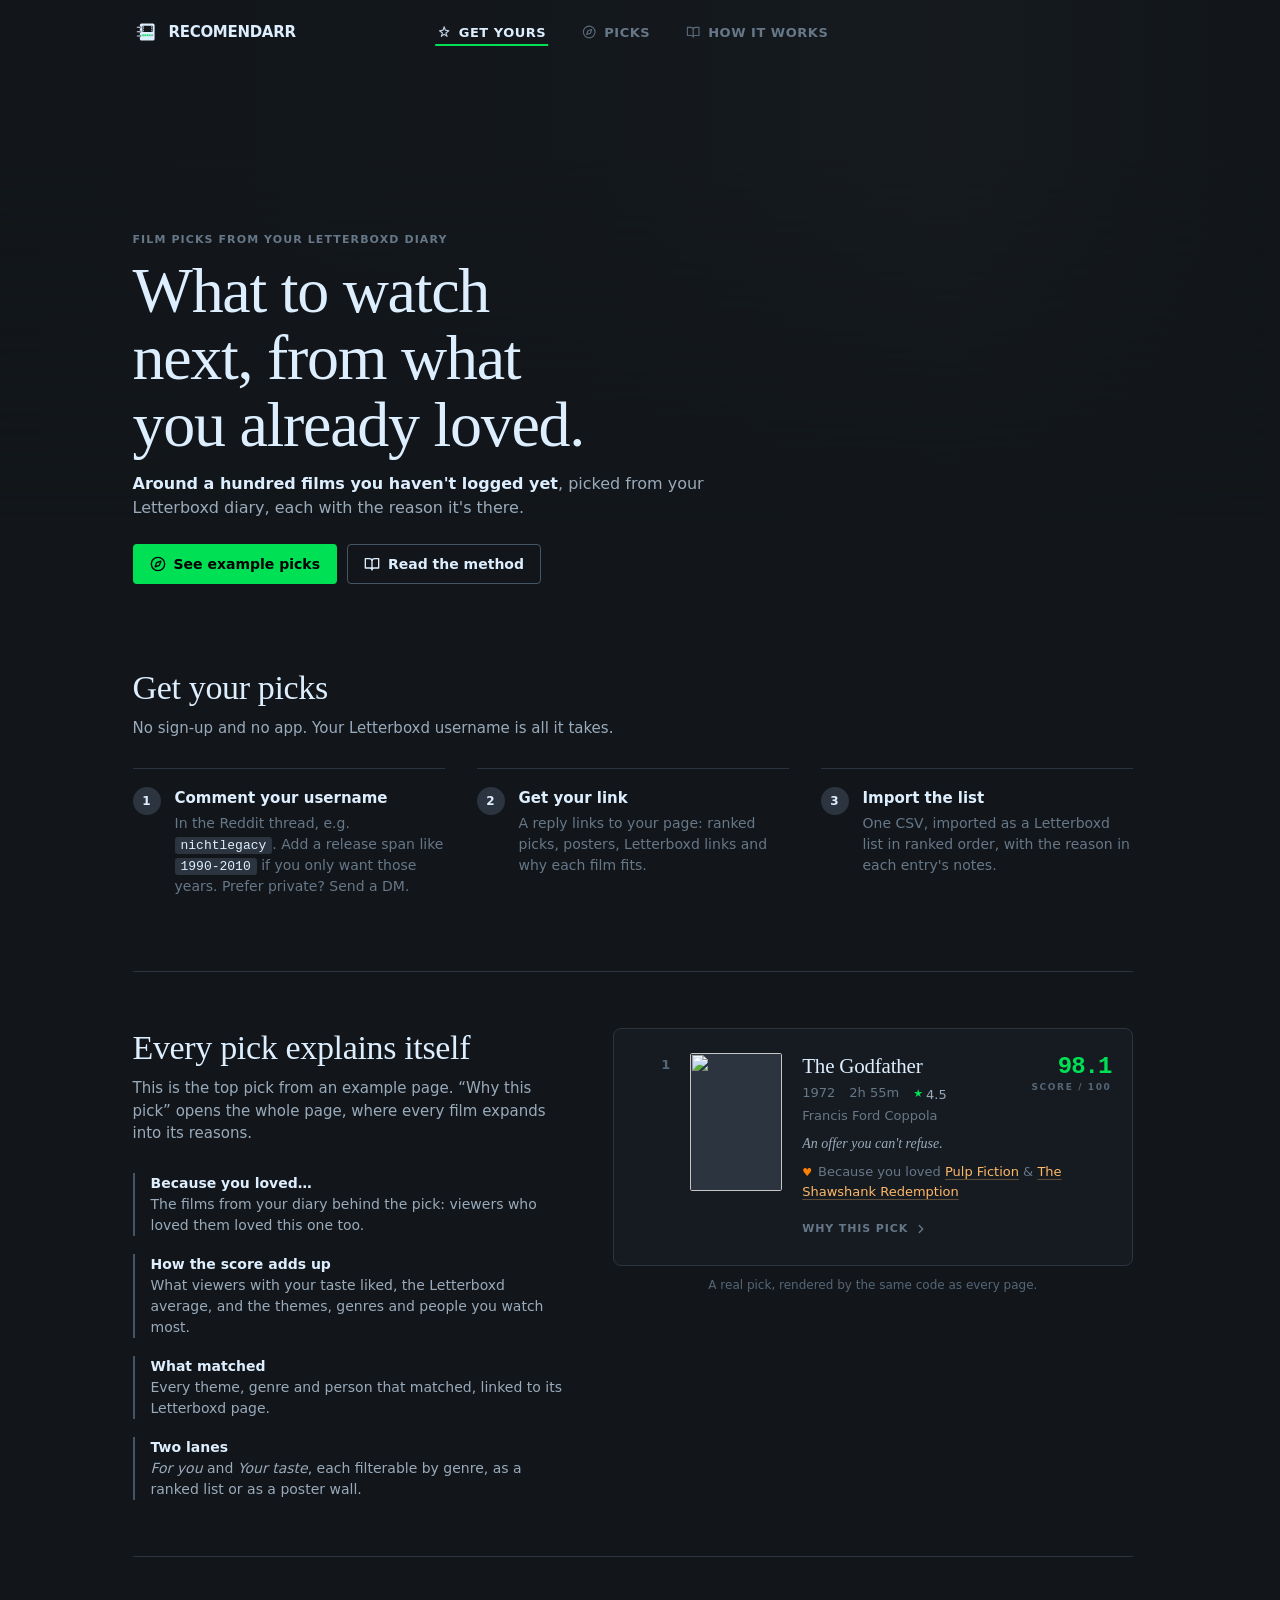
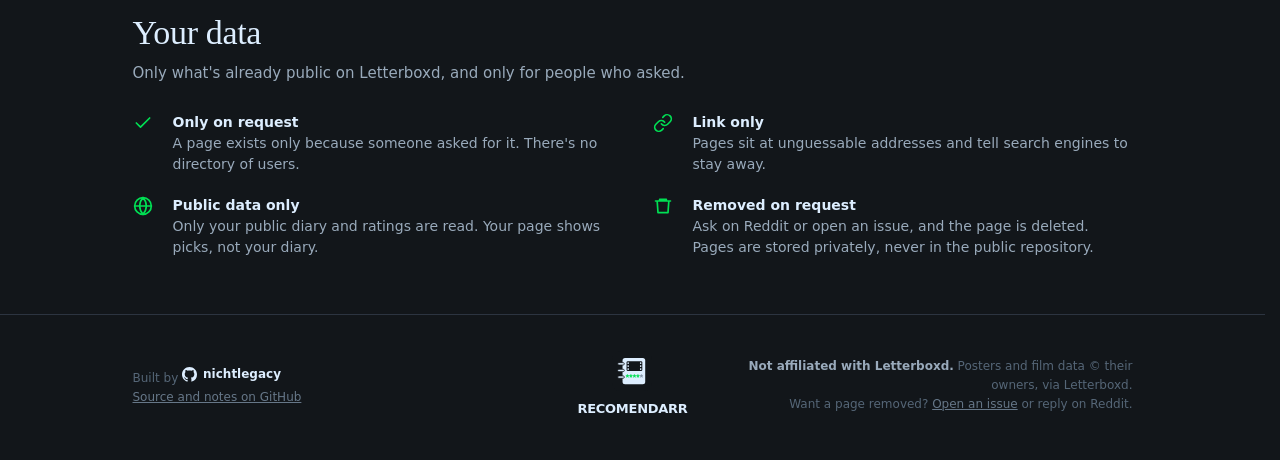
==== commit d07b58ce: "Landing and paper follow the refreshed picks page (2,000-user model)" ====
--- a/site/index.html
+++ b/site/index.html
@@ -67,7 +67,7 @@
 <body>
 <header class="hero hero-landing">
   <!-- The backdrop is the example page's top pick. -->
-  <div class="backdrop" style="background-image: url('https://a.ltrbxd.com/resized/sm/upload/a7/4r/al/mc/lotr-return-of-the-king-1200-1200-675-675-crop-000000.jpg')" role="img" aria-label="Backdrop: The Lord of the Rings: The Return of the King"></div>
+  <div class="backdrop" style="background-image: url('https://a.ltrbxd.com/resized/sm/upload/zp/bn/1x/6r/the-godfather-1920-1920-1080-1080-crop-000000.jpg')" role="img" aria-label="Backdrop: The Godfather"></div>
   <div class="wrap">
     <nav class="nav" aria-label="Primary">
       <a class="wordmark" href="./" aria-label="Recomendarr home"><img src="icon.svg" alt="" width="26" height="26">Recomendarr</a>
@@ -119,22 +119,23 @@
       <div>
         <div class="sample">
           <ol class="films">
-          <li class="film" data-genres="Action|Fantasy|Adventure">
-            <span class="rank num" aria-label="Rank 1">1</span>
-            <a class="poster" href="https://letterboxd.com/film/the-lord-of-the-rings-the-return-of-the-king/" target="_blank" rel="noopener" tabindex="-1"
-               aria-hidden="true"><img src="https://a.ltrbxd.com/resized/sm/upload/zs/nt/u4/uz/xieWkPAgQrrk5wOyncayPd65hrp-0-230-0-345-crop.jpg" alt="" loading="lazy" decoding="async" width="230" height="345"></a>
-            <div class="film-body">
-              <span class="match" title="Lane score">
-                <span class="match-value">98.1</span>
-                <span class="match-label">Score / 100</span>
-              </span>
-              <h3 class="film-title"><a href="https://letterboxd.com/film/the-lord-of-the-rings-the-return-of-the-king/" target="_blank" rel="noopener">The Lord of the Rings: The Return of the King</a></h3>
-              <div class="meta"><span class="year num">2003</span><span class="runtime num">3h 21m</span><span class="rating" title="Letterboxd average"><span class="star" aria-hidden="true">★</span><span class="num">4.5</span></span></div>
-              <p class="director">Peter Jackson</p>
-              <p class="tagline">The eye of the enemy is moving.</p>
-              <p class="because">Because you loved <span class="seed">The Shawshank Redemption</span> &amp; <span class="seed">Dune</span></p>
-            </div>
-            <a class="why-link" href="u/nichtlegacy-93ac47/">Why this pick<svg viewBox="0 0 16 16" aria-hidden="true"><path d="M6 4l4 4-4 4" fill="none" stroke="currentColor" stroke-width="1.5" stroke-linecap="round" stroke-linejoin="round"/></svg></a>
+          <li class="film" data-genres="Crime|Drama">
+  <span class="rank num" aria-label="Rank 1">1</span>
+  <a class="poster" href="https://letterboxd.com/film/the-godfather/" target="_blank" rel="noopener" tabindex="-1"
+     aria-hidden="true"><img src="https://a.ltrbxd.com/resized/film-poster/5/1/8/1/8/51818-the-godfather-0-230-0-345-crop.jpg" alt="" loading="lazy" decoding="async" width="230" height="345"></a>
+  <div class="film-body">
+    <span class="match" title="Lane score">
+      <span class="match-value">98.1</span>
+      <span class="match-label">Score / 100</span>
+    </span>
+    <h3 class="film-title"><a href="https://letterboxd.com/film/the-godfather/" target="_blank" rel="noopener">The Godfather</a></h3>
+    <div class="meta"><span class="year num">1972</span><span class="runtime num">2h 55m</span><span class="rating" title="Letterboxd average"><span class="star" aria-hidden="true">★</span><span class="num">4.5</span></span></div>
+    <p class="director">Francis Ford Coppola</p>
+    <p class="tagline">An offer you can&#x27;t refuse.</p>
+    <p class="because">Because you loved <span class="seed">Pulp Fiction</span> &amp; <span class="seed">The Shawshank Redemption</span></p>
+  </div>
+  
+  <a class="why-link" href="u/nichtlegacy-93ac47/">Why this pick<svg viewBox="0 0 16 16" aria-hidden="true"><path d="M6 4l4 4-4 4" fill="none" stroke="currentColor" stroke-width="1.5" stroke-linecap="round" stroke-linejoin="round"/></svg></a>
           </li>
           </ol>
         </div>
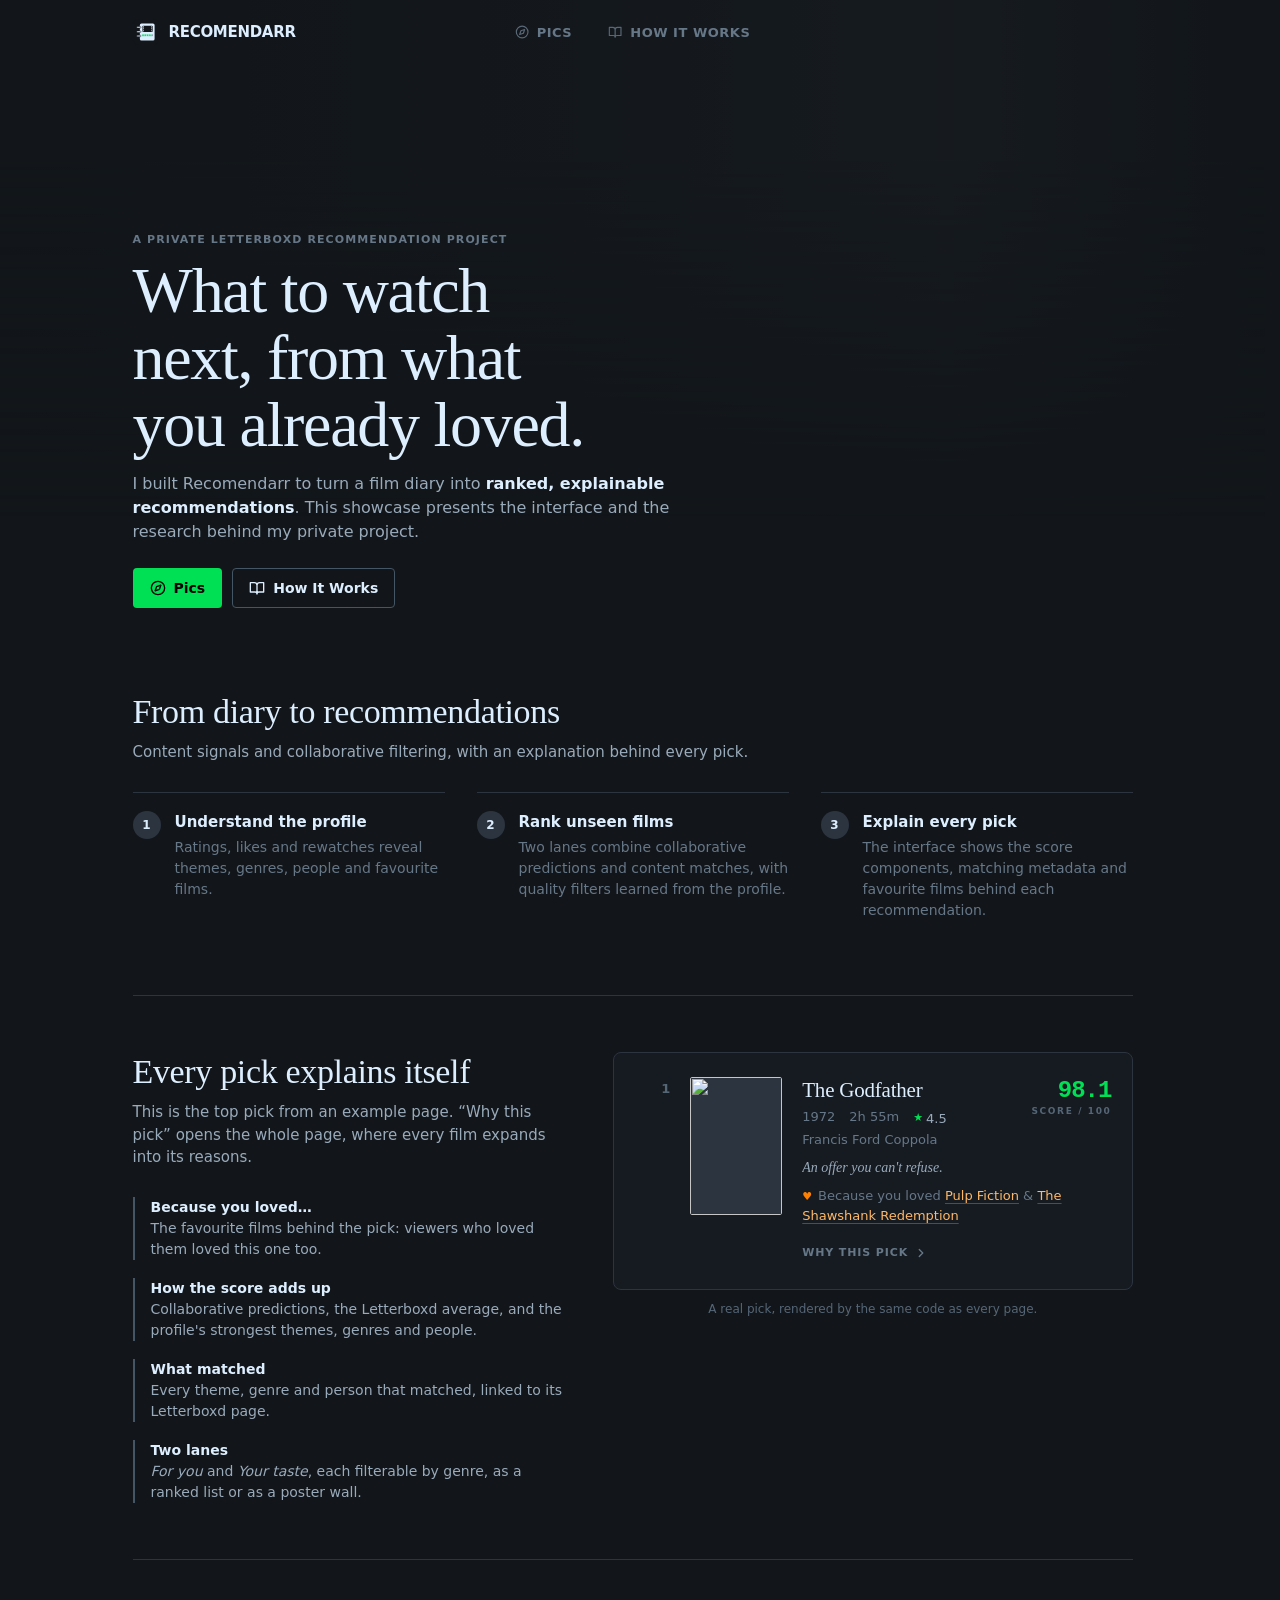
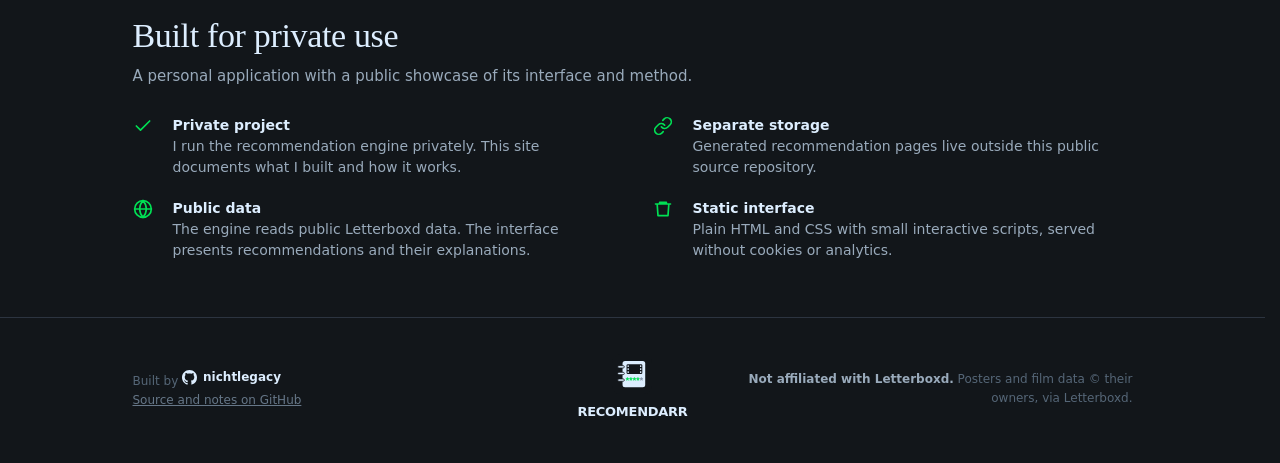
==== commit 4cc2b652: "docs: present Recomendarr as a private project showcase" ====
--- a/site/index.html
+++ b/site/index.html
@@ -4,8 +4,8 @@
 <meta charset="utf-8">
 <meta name="viewport" content="width=device-width, initial-scale=1, viewport-fit=cover">
 
-<title>Recomendarr: film picks from your Letterboxd diary</title>
-<meta name="description" content="Personal film recommendations computed from your Letterboxd diary and ratings, with an importable Letterboxd list. Ask in the Reddit thread and get your own page.">
+<title>Recomendarr: a personal film recommendation project</title>
+<meta name="description" content="A showcase of my private Letterboxd recommendation project: ranked film picks, explainable scores, collaborative filtering and the research behind them.">
 <link rel="canonical" href="https://recomendarr.nichtlegacy.com/">
 <meta name="author" content="nichtlegacy">
 <meta name="color-scheme" content="dark">
@@ -17,8 +17,8 @@
 <meta property="og:site_name" content="Recomendarr">
 <meta property="og:locale" content="en_US">
 <meta property="og:url" content="https://recomendarr.nichtlegacy.com/">
-<meta property="og:title" content="Recomendarr: film picks from your Letterboxd diary">
-<meta property="og:description" content="Personal film recommendations from your Letterboxd diary, as a page and an importable Letterboxd list.">
+<meta property="og:title" content="Recomendarr: a personal film recommendation project">
+<meta property="og:description" content="My private Letterboxd recommendation project: explained film picks and the method behind them.">
 <meta property="og:image" content="https://recomendarr.nichtlegacy.com/og.png?v=__OG_V__">
 <meta property="og:image:type" content="image/png">
 <meta property="og:image:width" content="1200">
@@ -26,8 +26,8 @@
 <meta property="og:image:alt" content="The Recomendarr icon, a film diary with four of five stars, beside “What to watch next, from what you already loved.”">
 <meta name="twitter:card" content="summary_large_image">
 <meta name="twitter:image" content="https://recomendarr.nichtlegacy.com/og.png?v=__OG_V__">
-<meta name="twitter:title" content="Recomendarr: film picks from your Letterboxd diary">
-<meta name="twitter:description" content="Personal film recommendations from your Letterboxd diary.">
+<meta name="twitter:title" content="Recomendarr: a personal film recommendation project">
+<meta name="twitter:description" content="A showcase of my private film recommendation project and its research.">
 
 <link rel="icon" href="favicon.ico" sizes="48x48">
 <link rel="icon" href="icon.svg" type="image/svg+xml">
@@ -72,33 +72,32 @@
     <nav class="nav" aria-label="Primary">
       <a class="wordmark" href="./" aria-label="Recomendarr home"><img src="icon.svg" alt="" width="26" height="26">Recomendarr</a>
       <div class="nav-items">
-        <a class="nav-item" href="./" aria-current="page"><svg viewBox="0 0 24 24" fill="none" stroke="currentColor" stroke-width="2" stroke-linecap="round" stroke-linejoin="round" aria-hidden="true"><path d="M12 3l1.9 5.8L20 10l-5 3.6 1.9 5.9L12 16l-4.9 3.5L9 13.6 4 10l6.1-1.2z"/></svg>Get yours</a>
-        <a class="nav-item" href="u/nichtlegacy-93ac47/"><svg viewBox="0 0 24 24" fill="none" stroke="currentColor" stroke-width="2" stroke-linecap="round" stroke-linejoin="round" aria-hidden="true"><circle cx="12" cy="12" r="10"/><path d="m16.24 7.76-2.12 6.36-6.36 2.12 2.12-6.36z"/></svg>Picks</a>
-        <a class="nav-item" href="paper/"><svg viewBox="0 0 24 24" fill="none" stroke="currentColor" stroke-width="2" stroke-linecap="round" stroke-linejoin="round" aria-hidden="true"><path d="M2 4h6a4 4 0 0 1 4 4v13a3 3 0 0 0-3-3H2zM22 4h-6a4 4 0 0 0-4 4v13a3 3 0 0 1 3-3h7z"/></svg>How it works</a>
+        <a class="nav-item" href="u/nichtlegacy-93ac47/"><svg viewBox="0 0 24 24" fill="none" stroke="currentColor" stroke-width="2" stroke-linecap="round" stroke-linejoin="round" aria-hidden="true"><circle cx="12" cy="12" r="10"/><path d="m16.24 7.76-2.12 6.36-6.36 2.12 2.12-6.36z"/></svg>Pics</a>
+        <a class="nav-item" href="paper/"><svg viewBox="0 0 24 24" fill="none" stroke="currentColor" stroke-width="2" stroke-linecap="round" stroke-linejoin="round" aria-hidden="true"><path d="M2 4h6a4 4 0 0 1 4 4v13a3 3 0 0 0-3-3H2zM22 4h-6a4 4 0 0 0-4 4v13a3 3 0 0 1 3-3h7z"/></svg>How It Works</a>
       </div>
     </nav>
     <div class="hero-body">
-      <p class="eyebrow">Film picks from your Letterboxd diary</p>
+      <p class="eyebrow">A private Letterboxd recommendation project</p>
       <h1>What to watch next, from what you already loved.</h1>
-      <p class="lead"><strong>Around a hundred films you haven't logged yet</strong>, picked from your Letterboxd diary, each with the reason it's there.</p>
+      <p class="lead">I built Recomendarr to turn a film diary into <strong>ranked, explainable recommendations</strong>. This showcase presents the interface and the research behind my private project.</p>
       <div class="actions">
-        <a class="btn btn-primary" href="u/nichtlegacy-93ac47/"><svg viewBox="0 0 24 24" fill="none" stroke="currentColor" stroke-width="2" stroke-linecap="round" stroke-linejoin="round" aria-hidden="true"><circle cx="12" cy="12" r="10"/><path d="m16.24 7.76-2.12 6.36-6.36 2.12 2.12-6.36z"/></svg>See example picks</a>
-        <a class="btn btn-secondary" href="paper/"><svg viewBox="0 0 24 24" fill="none" stroke="currentColor" stroke-width="2" stroke-linecap="round" stroke-linejoin="round" aria-hidden="true"><path d="M2 4h6a4 4 0 0 1 4 4v13a3 3 0 0 0-3-3H2zM22 4h-6a4 4 0 0 0-4 4v13a3 3 0 0 1 3-3h7z"/></svg>Read the method</a>
+        <a class="btn btn-primary" href="u/nichtlegacy-93ac47/"><svg viewBox="0 0 24 24" fill="none" stroke="currentColor" stroke-width="2" stroke-linecap="round" stroke-linejoin="round" aria-hidden="true"><circle cx="12" cy="12" r="10"/><path d="m16.24 7.76-2.12 6.36-6.36 2.12 2.12-6.36z"/></svg>Pics</a>
+        <a class="btn btn-secondary" href="paper/"><svg viewBox="0 0 24 24" fill="none" stroke="currentColor" stroke-width="2" stroke-linecap="round" stroke-linejoin="round" aria-hidden="true"><path d="M2 4h6a4 4 0 0 1 4 4v13a3 3 0 0 0-3-3H2zM22 4h-6a4 4 0 0 0-4 4v13a3 3 0 0 1 3-3h7z"/></svg>How It Works</a>
       </div>
     </div>
   </div>
 </header>
 
 <main class="wrap">
-  <section class="section" aria-labelledby="get">
+  <section class="section" aria-labelledby="method">
     <div class="section-head">
-      <h2 id="get">Get your picks</h2>
-      <p>No sign-up and no app. Your Letterboxd username is all it takes.</p>
+      <h2 id="method">From diary to recommendations</h2>
+      <p>Content signals and collaborative filtering, with an explanation behind every pick.</p>
     </div>
     <ol class="step-grid">
-      <li><strong>Comment your username</strong><span>In the Reddit thread, e.g. <code>nichtlegacy</code>. Add a release span like <code>1990-2010</code> if you only want those years. Prefer private? Send a DM.</span></li>
-      <li><strong>Get your link</strong><span>A reply links to your page: ranked picks, posters, Letterboxd links and why each film fits.</span></li>
-      <li><strong>Import the list</strong><span>One CSV, imported as a Letterboxd list in ranked order, with the reason in each entry's notes.</span></li>
+      <li><strong>Understand the profile</strong><span>Ratings, likes and rewatches reveal themes, genres, people and favourite films.</span></li>
+      <li><strong>Rank unseen films</strong><span>Two lanes combine collaborative predictions and content matches, with quality filters learned from the profile.</span></li>
+      <li><strong>Explain every pick</strong><span>The interface shows the score components, matching metadata and favourite films behind each recommendation.</span></li>
     </ol>
   </section>
 
@@ -110,8 +109,8 @@
           <p>This is the top pick from an example page. “Why this pick” opens the whole page, where every film expands into its reasons.</p>
         </div>
         <ul class="features">
-          <li><strong>Because you loved…</strong>The films from your diary behind the pick: viewers who loved them loved this one too.</li>
-          <li><strong>How the score adds up</strong>What viewers with your taste liked, the Letterboxd average, and the themes, genres and people you watch most.</li>
+          <li><strong>Because you loved…</strong>The favourite films behind the pick: viewers who loved them loved this one too.</li>
+          <li><strong>How the score adds up</strong>Collaborative predictions, the Letterboxd average, and the profile's strongest themes, genres and people.</li>
           <li><strong>What matched</strong>Every theme, genre and person that matched, linked to its Letterboxd page.</li>
           <li><strong>Two lanes</strong><em>For you</em> and <em>Your taste</em>, each filterable by genre, as a ranked list or as a poster wall.</li>
         </ul>
@@ -146,14 +145,14 @@
 
   <section class="section" aria-labelledby="data">
     <div class="section-head">
-      <h2 id="data">Your data</h2>
-      <p>Only what's already public on Letterboxd, and only for people who asked.</p>
+      <h2 id="data">Built for private use</h2>
+      <p>A personal application with a public showcase of its interface and method.</p>
     </div>
     <ul class="facts">
-      <li><svg viewBox="0 0 24 24" fill="none" stroke="currentColor" stroke-width="2" stroke-linecap="round" stroke-linejoin="round" aria-hidden="true"><path d="M20 6 9 17l-5-5"/></svg><div><strong>Only on request</strong>A page exists only because someone asked for it. There's no directory of users.</div></li>
-      <li><svg viewBox="0 0 24 24" fill="none" stroke="currentColor" stroke-width="2" stroke-linecap="round" stroke-linejoin="round" aria-hidden="true"><path d="M10 13a5 5 0 0 0 7.54.54l3-3a5 5 0 0 0-7.07-7.07l-1.72 1.71"/><path d="M14 11a5 5 0 0 0-7.54-.54l-3 3a5 5 0 0 0 7.07 7.07l1.71-1.71"/></svg><div><strong>Link only</strong>Pages sit at unguessable addresses and tell search engines to stay away.</div></li>
-      <li><svg viewBox="0 0 24 24" fill="none" stroke="currentColor" stroke-width="2" stroke-linecap="round" stroke-linejoin="round" aria-hidden="true"><circle cx="12" cy="12" r="10"/><path d="M2 12h20M12 2a15.3 15.3 0 0 1 4 10 15.3 15.3 0 0 1-4 10 15.3 15.3 0 0 1-4-10 15.3 15.3 0 0 1 4-10z"/></svg><div><strong>Public data only</strong>Only your public diary and ratings are read. Your page shows picks, not your diary.</div></li>
-      <li><svg viewBox="0 0 24 24" fill="none" stroke="currentColor" stroke-width="2" stroke-linecap="round" stroke-linejoin="round" aria-hidden="true"><path d="M3 6h18M8 6V4h8v2M19 6l-1 14H6L5 6"/></svg><div><strong>Removed on request</strong>Ask on Reddit or open an issue, and the page is deleted. Pages are stored privately, never in the public repository.</div></li>
+      <li><svg viewBox="0 0 24 24" fill="none" stroke="currentColor" stroke-width="2" stroke-linecap="round" stroke-linejoin="round" aria-hidden="true"><path d="M20 6 9 17l-5-5"/></svg><div><strong>Private project</strong>I run the recommendation engine privately. This site documents what I built and how it works.</div></li>
+      <li><svg viewBox="0 0 24 24" fill="none" stroke="currentColor" stroke-width="2" stroke-linecap="round" stroke-linejoin="round" aria-hidden="true"><path d="M10 13a5 5 0 0 0 7.54.54l3-3a5 5 0 0 0-7.07-7.07l-1.72 1.71"/><path d="M14 11a5 5 0 0 0-7.54-.54l-3 3a5 5 0 0 0 7.07 7.07l1.71-1.71"/></svg><div><strong>Separate storage</strong>Generated recommendation pages live outside this public source repository.</div></li>
+      <li><svg viewBox="0 0 24 24" fill="none" stroke="currentColor" stroke-width="2" stroke-linecap="round" stroke-linejoin="round" aria-hidden="true"><circle cx="12" cy="12" r="10"/><path d="M2 12h20M12 2a15.3 15.3 0 0 1 4 10 15.3 15.3 0 0 1-4 10 15.3 15.3 0 0 1-4-10 15.3 15.3 0 0 1 4-10z"/></svg><div><strong>Public data</strong>The engine reads public Letterboxd data. The interface presents recommendations and their explanations.</div></li>
+      <li><svg viewBox="0 0 24 24" fill="none" stroke="currentColor" stroke-width="2" stroke-linecap="round" stroke-linejoin="round" aria-hidden="true"><path d="M3 6h18M8 6V4h8v2M19 6l-1 14H6L5 6"/></svg><div><strong>Static interface</strong>Plain HTML and CSS with small interactive scripts, served without cookies or analytics.</div></li>
     </ul>
   </section>
 </main>
@@ -167,7 +166,6 @@
     <a class="footer-brand" href="./" aria-label="Recomendarr home"><img src="icon.svg" alt="" width="40" height="40">Recomendarr</a>
     <div class="footer-end">
       <p><strong>Not affiliated with Letterboxd.</strong> Posters and film data © their owners, via Letterboxd.</p>
-      <p>Want a page removed? <a href="https://github.com/nichtlegacy/recomendarr/issues/new" rel="noopener">Open an issue</a> or reply on Reddit.</p>
     </div>
   </div>
 </footer>
--- a/site/app.css
+++ b/site/app.css
@@ -63,7 +63,7 @@
 /* Phones: the items drop to a second row of pills, like the app's mobile nav. */
 @media (max-width: 767px) {
   .nav { flex-wrap: wrap; height: auto; padding-top: 10px; row-gap: 10px; }
-  .nav-items { position: static; translate: none; order: 3; width: 100%; display: grid; grid-template-columns: repeat(3, minmax(0, 1fr)); gap: 8px; }
+  .nav-items { position: static; translate: none; order: 3; width: 100%; display: grid; grid-template-columns: repeat(2, minmax(0, 1fr)); gap: 8px; }
 }
 .nav-item {
   position: relative; display: inline-flex; align-items: center; gap: 8px; padding: 6px 2px;
@@ -85,7 +85,7 @@
   .nav-item::after { display: none; }
   .nav-item[aria-current="page"] { border-color: rgba(0, 224, 84, .28); background: rgba(0, 224, 84, .08); }
 }
-/* Three pills on a phone: one line each; below 440px the icons make room for the label. */
+/* Two pills on a phone: one line each; below 440px the icons make room for the label. */
 .nav-item { white-space: nowrap; }
 @media (max-width: 439px) { .nav-item { gap: 0; padding: 0 6px; font-size: 10px; letter-spacing: .06em; } .nav-item svg { display: none; } }
 
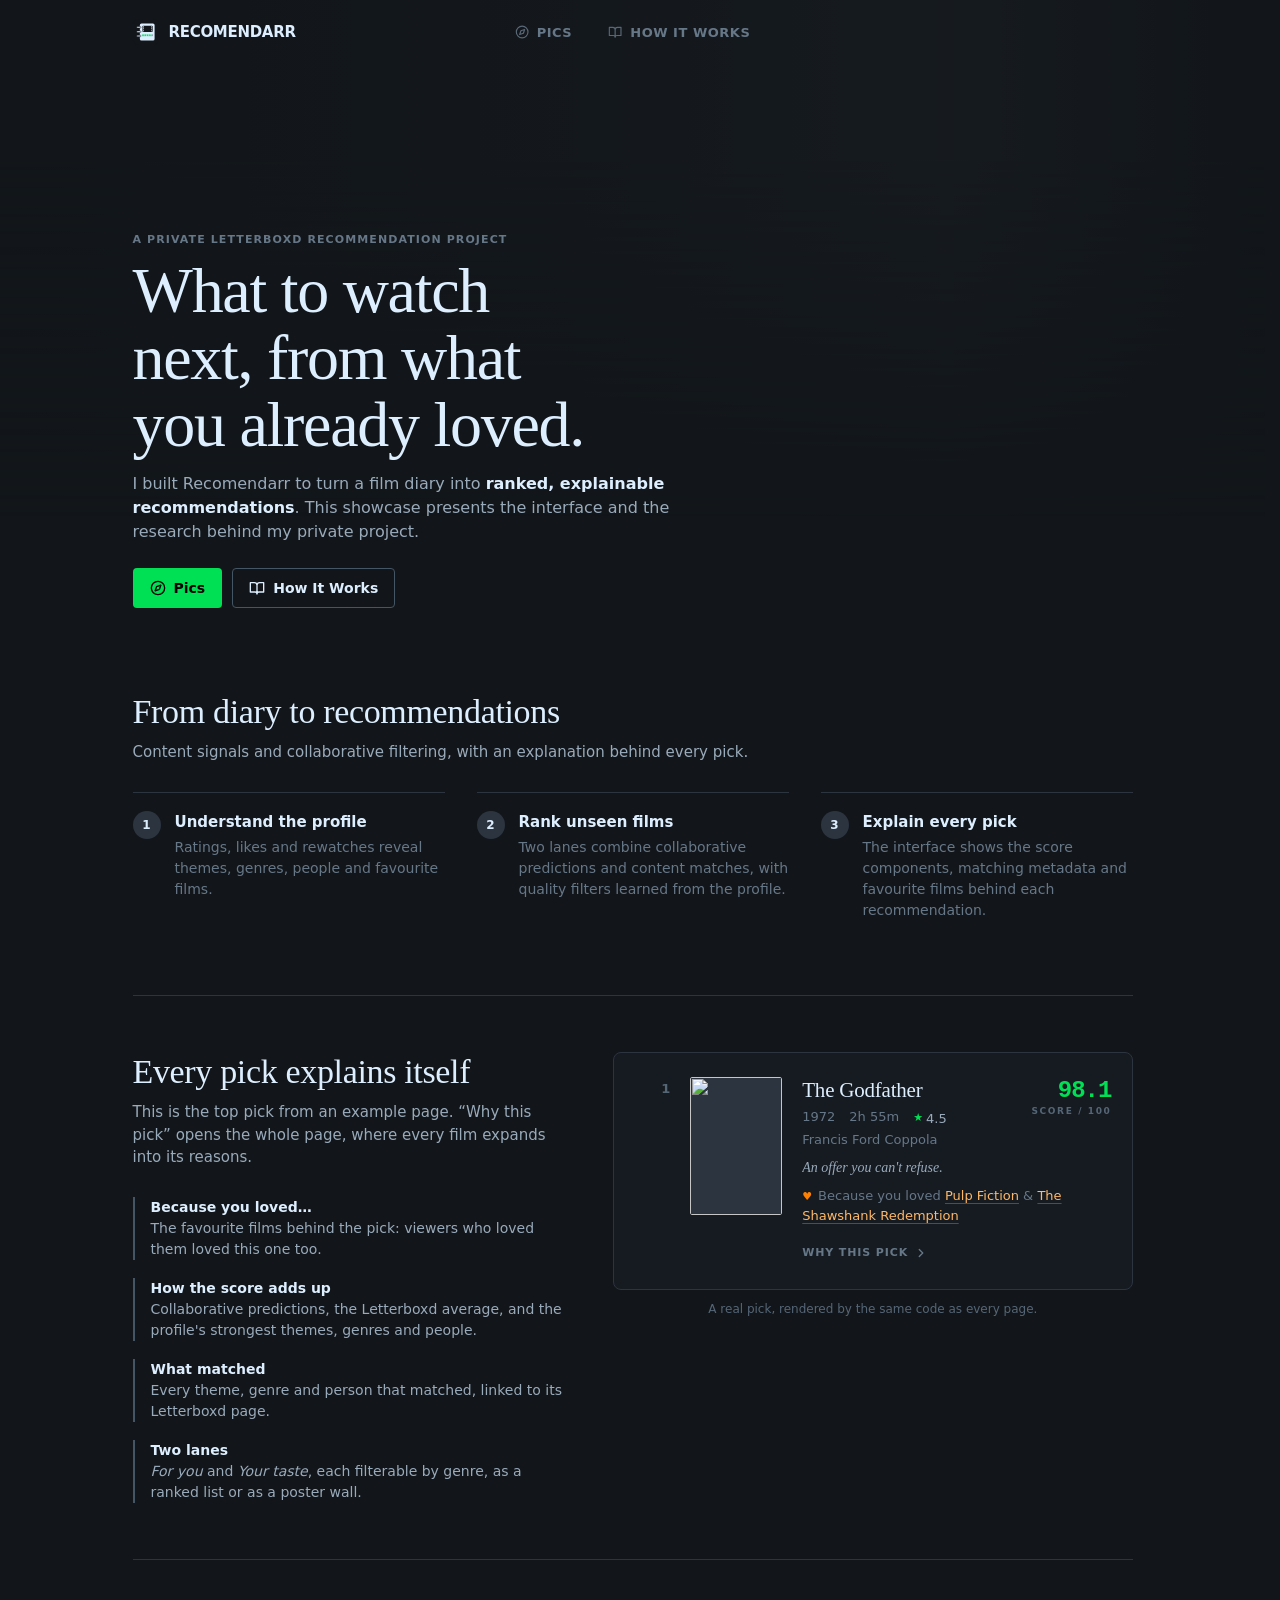
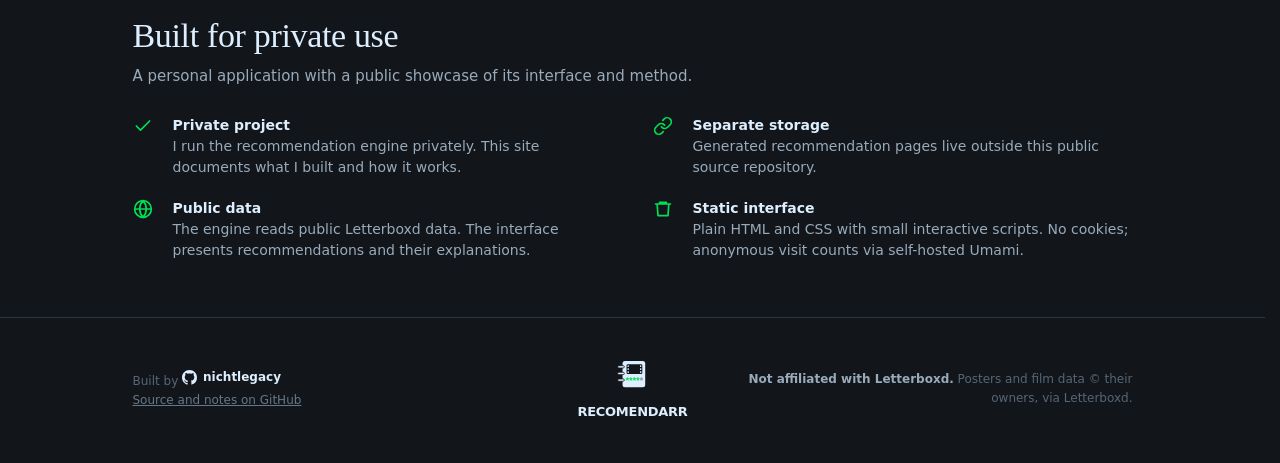
==== commit 68a869da: "feat(site): add self-hosted Umami analytics Load the cookieless Umami script from insights.nichtlega" ====
--- a/site/index.html
+++ b/site/index.html
@@ -34,6 +34,7 @@
 <link rel="apple-touch-icon" href="apple-touch-icon.png">
 <link rel="manifest" href="site.webmanifest">
 <link rel="stylesheet" href="app.css">
+<script defer src="https://insights.nichtlegacy.com/v.js" data-website-id="7a140aa1-9f8a-4378-9619-6e76a9bb376e" data-domains="recomendarr.nichtlegacy.com"></script>
 
 <script type="application/ld+json">
 {
@@ -81,8 +82,8 @@
       <h1>What to watch next, from what you already loved.</h1>
       <p class="lead">I built Recomendarr to turn a film diary into <strong>ranked, explainable recommendations</strong>. This showcase presents the interface and the research behind my private project.</p>
       <div class="actions">
-        <a class="btn btn-primary" href="u/nichtlegacy-93ac47/"><svg viewBox="0 0 24 24" fill="none" stroke="currentColor" stroke-width="2" stroke-linecap="round" stroke-linejoin="round" aria-hidden="true"><circle cx="12" cy="12" r="10"/><path d="m16.24 7.76-2.12 6.36-6.36 2.12 2.12-6.36z"/></svg>Pics</a>
-        <a class="btn btn-secondary" href="paper/"><svg viewBox="0 0 24 24" fill="none" stroke="currentColor" stroke-width="2" stroke-linecap="round" stroke-linejoin="round" aria-hidden="true"><path d="M2 4h6a4 4 0 0 1 4 4v13a3 3 0 0 0-3-3H2zM22 4h-6a4 4 0 0 0-4 4v13a3 3 0 0 1 3-3h7z"/></svg>How It Works</a>
+        <a class="btn btn-primary" href="u/nichtlegacy-93ac47/" data-umami-event="demo"><svg viewBox="0 0 24 24" fill="none" stroke="currentColor" stroke-width="2" stroke-linecap="round" stroke-linejoin="round" aria-hidden="true"><circle cx="12" cy="12" r="10"/><path d="m16.24 7.76-2.12 6.36-6.36 2.12 2.12-6.36z"/></svg>Pics</a>
+        <a class="btn btn-secondary" href="paper/" data-umami-event="docs"><svg viewBox="0 0 24 24" fill="none" stroke="currentColor" stroke-width="2" stroke-linecap="round" stroke-linejoin="round" aria-hidden="true"><path d="M2 4h6a4 4 0 0 1 4 4v13a3 3 0 0 0-3-3H2zM22 4h-6a4 4 0 0 0-4 4v13a3 3 0 0 1 3-3h7z"/></svg>How It Works</a>
       </div>
     </div>
   </div>
@@ -152,7 +153,7 @@
       <li><svg viewBox="0 0 24 24" fill="none" stroke="currentColor" stroke-width="2" stroke-linecap="round" stroke-linejoin="round" aria-hidden="true"><path d="M20 6 9 17l-5-5"/></svg><div><strong>Private project</strong>I run the recommendation engine privately. This site documents what I built and how it works.</div></li>
       <li><svg viewBox="0 0 24 24" fill="none" stroke="currentColor" stroke-width="2" stroke-linecap="round" stroke-linejoin="round" aria-hidden="true"><path d="M10 13a5 5 0 0 0 7.54.54l3-3a5 5 0 0 0-7.07-7.07l-1.72 1.71"/><path d="M14 11a5 5 0 0 0-7.54-.54l-3 3a5 5 0 0 0 7.07 7.07l1.71-1.71"/></svg><div><strong>Separate storage</strong>Generated recommendation pages live outside this public source repository.</div></li>
       <li><svg viewBox="0 0 24 24" fill="none" stroke="currentColor" stroke-width="2" stroke-linecap="round" stroke-linejoin="round" aria-hidden="true"><circle cx="12" cy="12" r="10"/><path d="M2 12h20M12 2a15.3 15.3 0 0 1 4 10 15.3 15.3 0 0 1-4 10 15.3 15.3 0 0 1-4-10 15.3 15.3 0 0 1 4-10z"/></svg><div><strong>Public data</strong>The engine reads public Letterboxd data. The interface presents recommendations and their explanations.</div></li>
-      <li><svg viewBox="0 0 24 24" fill="none" stroke="currentColor" stroke-width="2" stroke-linecap="round" stroke-linejoin="round" aria-hidden="true"><path d="M3 6h18M8 6V4h8v2M19 6l-1 14H6L5 6"/></svg><div><strong>Static interface</strong>Plain HTML and CSS with small interactive scripts, served without cookies or analytics.</div></li>
+      <li><svg viewBox="0 0 24 24" fill="none" stroke="currentColor" stroke-width="2" stroke-linecap="round" stroke-linejoin="round" aria-hidden="true"><path d="M3 6h18M8 6V4h8v2M19 6l-1 14H6L5 6"/></svg><div><strong>Static interface</strong>Plain HTML and CSS with small interactive scripts. No cookies; anonymous visit counts via self-hosted Umami.</div></li>
     </ul>
   </section>
 </main>
@@ -161,7 +162,7 @@
   <div class="wrap footer-grid">
     <div class="footer-start">
       <p>Built by <a class="gh" href="https://github.com/nichtlegacy" rel="noopener"><svg viewBox="0 0 16 16" fill="currentColor" aria-hidden="true"><path d="M8 0C3.58 0 0 3.58 0 8c0 3.54 2.29 6.53 5.47 7.59.4.07.55-.17.55-.38 0-.19-.01-.82-.01-1.49-2.01.37-2.53-.49-2.69-.94-.09-.23-.48-.94-.82-1.13-.28-.15-.68-.52-.01-.53.63-.01 1.08.58 1.23.82.72 1.21 1.87.87 2.33.66.07-.52.28-.87.51-1.07-1.78-.2-3.64-.89-3.64-3.95 0-.87.31-1.59.82-2.15-.08-.2-.36-1.02.08-2.12 0 0 .67-.21 2.2.82.64-.18 1.32-.27 2-.27.68 0 1.36.09 2 .27 1.53-1.04 2.2-.82 2.2-.82.44 1.1.16 1.92.08 2.12.51.56.82 1.27.82 2.15 0 3.07-1.87 3.75-3.65 3.95.29.25.54.73.54 1.48 0 1.07-.01 1.93-.01 2.2 0 .21.15.46.55.38A8.013 8.013 0 0 0 16 8c0-4.42-3.58-8-8-8z"/></svg>nichtlegacy</a></p>
-      <p><a href="https://github.com/nichtlegacy/recomendarr" rel="noopener">Source and notes on GitHub</a></p>
+      <p><a href="https://github.com/nichtlegacy/recomendarr" rel="noopener" data-umami-event="github">Source and notes on GitHub</a></p>
     </div>
     <a class="footer-brand" href="./" aria-label="Recomendarr home"><img src="icon.svg" alt="" width="40" height="40">Recomendarr</a>
     <div class="footer-end">
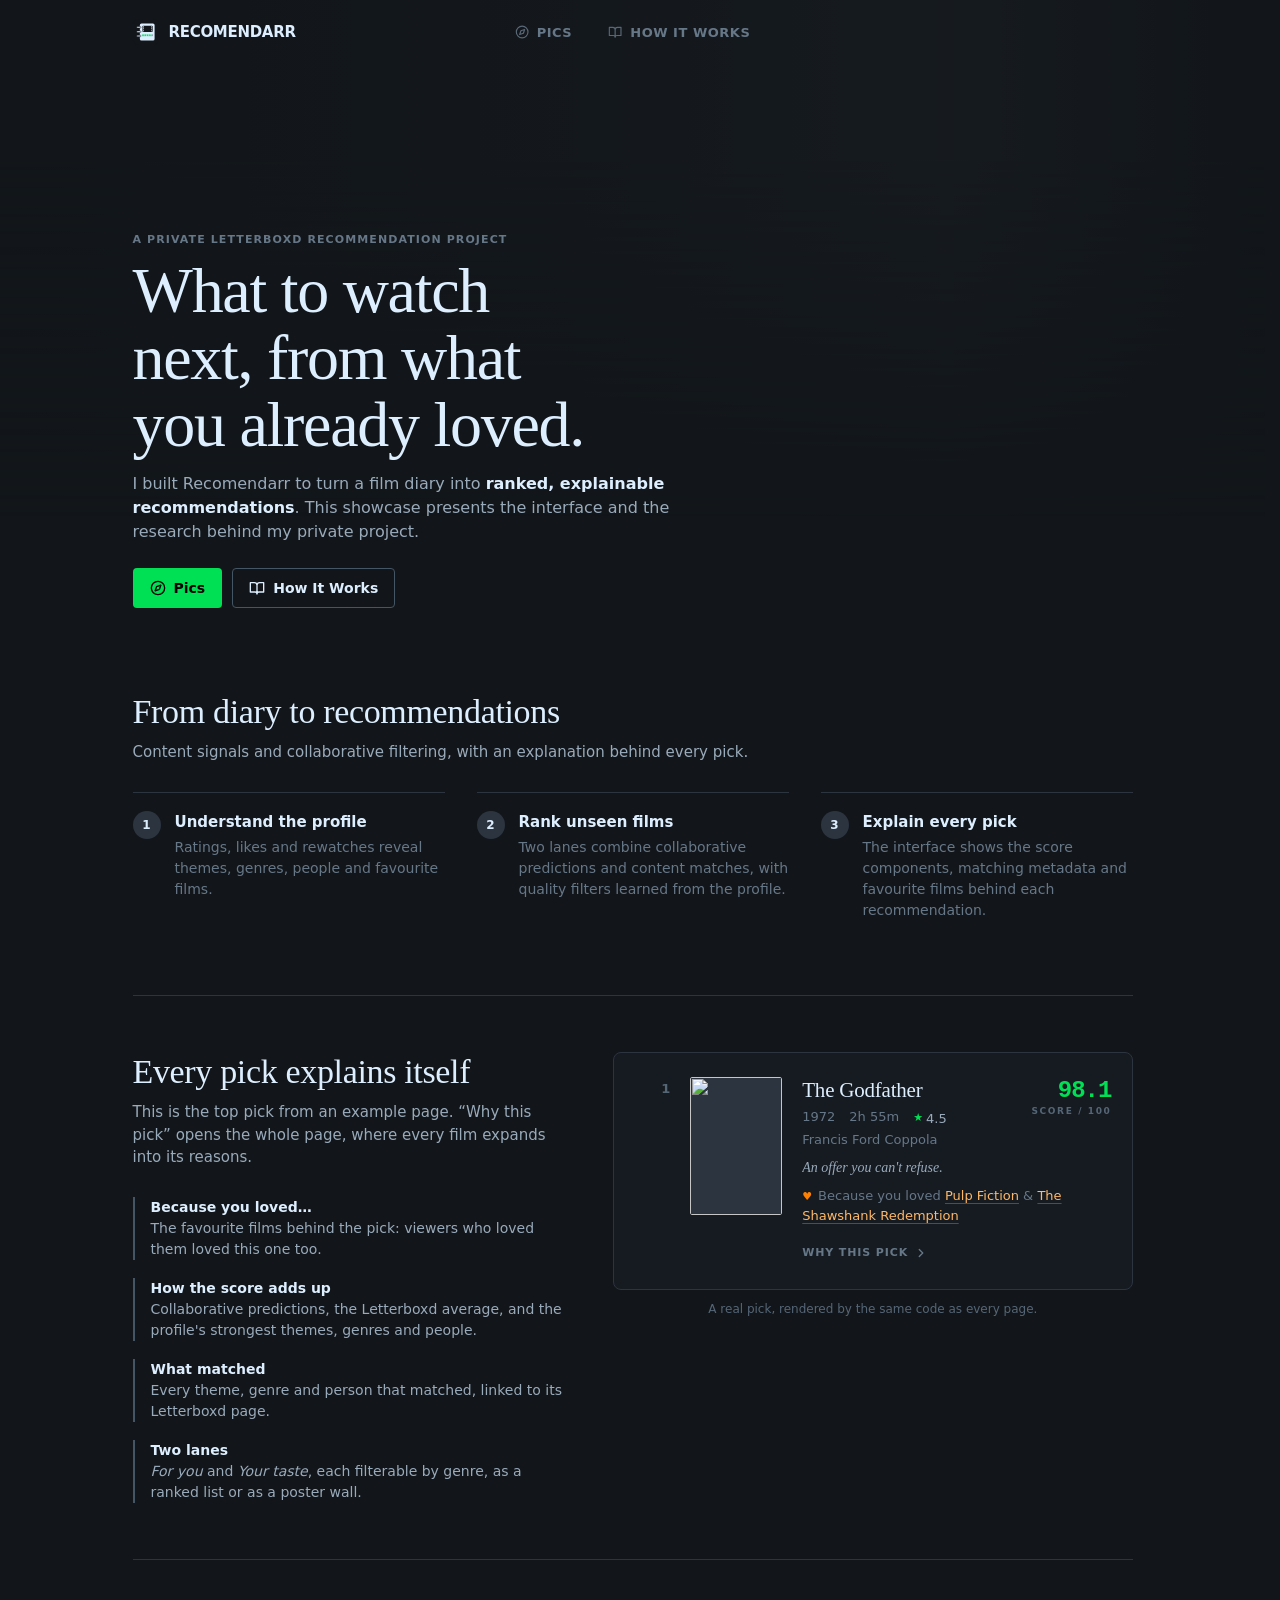
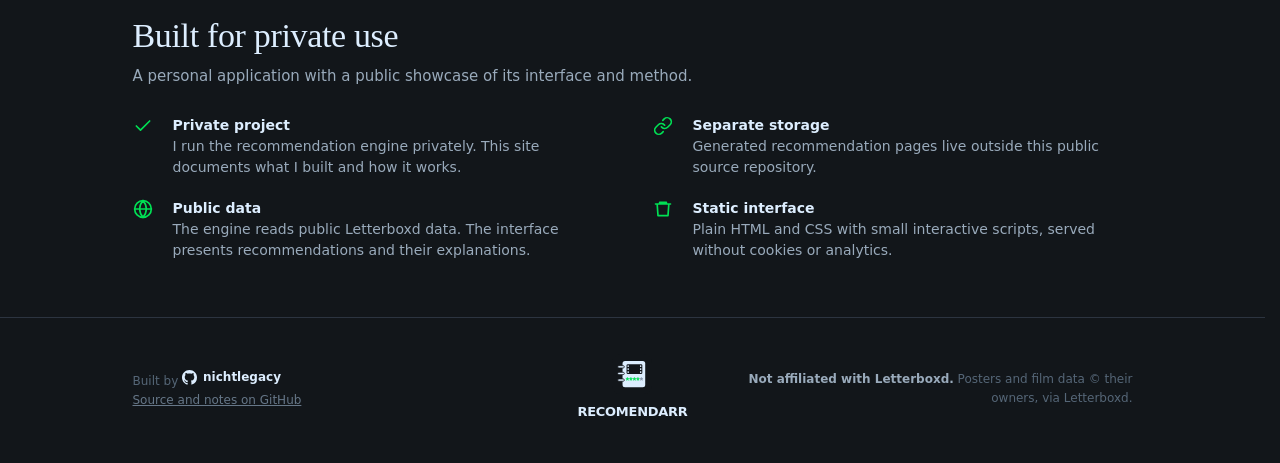
==== commit 1541961a: "chore(site): remove Umami analytics Visitor analytics would require a public privacy notice naming t" ====
--- a/site/index.html
+++ b/site/index.html
@@ -34,7 +34,6 @@
 <link rel="apple-touch-icon" href="apple-touch-icon.png">
 <link rel="manifest" href="site.webmanifest">
 <link rel="stylesheet" href="app.css">
-<script defer src="https://insights.nichtlegacy.com/v.js" data-website-id="7a140aa1-9f8a-4378-9619-6e76a9bb376e" data-domains="recomendarr.nichtlegacy.com"></script>
 
 <script type="application/ld+json">
 {
@@ -82,8 +81,8 @@
       <h1>What to watch next, from what you already loved.</h1>
       <p class="lead">I built Recomendarr to turn a film diary into <strong>ranked, explainable recommendations</strong>. This showcase presents the interface and the research behind my private project.</p>
       <div class="actions">
-        <a class="btn btn-primary" href="u/nichtlegacy-93ac47/" data-umami-event="demo"><svg viewBox="0 0 24 24" fill="none" stroke="currentColor" stroke-width="2" stroke-linecap="round" stroke-linejoin="round" aria-hidden="true"><circle cx="12" cy="12" r="10"/><path d="m16.24 7.76-2.12 6.36-6.36 2.12 2.12-6.36z"/></svg>Pics</a>
-        <a class="btn btn-secondary" href="paper/" data-umami-event="docs"><svg viewBox="0 0 24 24" fill="none" stroke="currentColor" stroke-width="2" stroke-linecap="round" stroke-linejoin="round" aria-hidden="true"><path d="M2 4h6a4 4 0 0 1 4 4v13a3 3 0 0 0-3-3H2zM22 4h-6a4 4 0 0 0-4 4v13a3 3 0 0 1 3-3h7z"/></svg>How It Works</a>
+        <a class="btn btn-primary" href="u/nichtlegacy-93ac47/"><svg viewBox="0 0 24 24" fill="none" stroke="currentColor" stroke-width="2" stroke-linecap="round" stroke-linejoin="round" aria-hidden="true"><circle cx="12" cy="12" r="10"/><path d="m16.24 7.76-2.12 6.36-6.36 2.12 2.12-6.36z"/></svg>Pics</a>
+        <a class="btn btn-secondary" href="paper/"><svg viewBox="0 0 24 24" fill="none" stroke="currentColor" stroke-width="2" stroke-linecap="round" stroke-linejoin="round" aria-hidden="true"><path d="M2 4h6a4 4 0 0 1 4 4v13a3 3 0 0 0-3-3H2zM22 4h-6a4 4 0 0 0-4 4v13a3 3 0 0 1 3-3h7z"/></svg>How It Works</a>
       </div>
     </div>
   </div>
@@ -153,7 +152,7 @@
       <li><svg viewBox="0 0 24 24" fill="none" stroke="currentColor" stroke-width="2" stroke-linecap="round" stroke-linejoin="round" aria-hidden="true"><path d="M20 6 9 17l-5-5"/></svg><div><strong>Private project</strong>I run the recommendation engine privately. This site documents what I built and how it works.</div></li>
       <li><svg viewBox="0 0 24 24" fill="none" stroke="currentColor" stroke-width="2" stroke-linecap="round" stroke-linejoin="round" aria-hidden="true"><path d="M10 13a5 5 0 0 0 7.54.54l3-3a5 5 0 0 0-7.07-7.07l-1.72 1.71"/><path d="M14 11a5 5 0 0 0-7.54-.54l-3 3a5 5 0 0 0 7.07 7.07l1.71-1.71"/></svg><div><strong>Separate storage</strong>Generated recommendation pages live outside this public source repository.</div></li>
       <li><svg viewBox="0 0 24 24" fill="none" stroke="currentColor" stroke-width="2" stroke-linecap="round" stroke-linejoin="round" aria-hidden="true"><circle cx="12" cy="12" r="10"/><path d="M2 12h20M12 2a15.3 15.3 0 0 1 4 10 15.3 15.3 0 0 1-4 10 15.3 15.3 0 0 1-4-10 15.3 15.3 0 0 1 4-10z"/></svg><div><strong>Public data</strong>The engine reads public Letterboxd data. The interface presents recommendations and their explanations.</div></li>
-      <li><svg viewBox="0 0 24 24" fill="none" stroke="currentColor" stroke-width="2" stroke-linecap="round" stroke-linejoin="round" aria-hidden="true"><path d="M3 6h18M8 6V4h8v2M19 6l-1 14H6L5 6"/></svg><div><strong>Static interface</strong>Plain HTML and CSS with small interactive scripts. No cookies; anonymous visit counts via self-hosted Umami.</div></li>
+      <li><svg viewBox="0 0 24 24" fill="none" stroke="currentColor" stroke-width="2" stroke-linecap="round" stroke-linejoin="round" aria-hidden="true"><path d="M3 6h18M8 6V4h8v2M19 6l-1 14H6L5 6"/></svg><div><strong>Static interface</strong>Plain HTML and CSS with small interactive scripts, served without cookies or analytics.</div></li>
     </ul>
   </section>
 </main>
@@ -162,7 +161,7 @@
   <div class="wrap footer-grid">
     <div class="footer-start">
       <p>Built by <a class="gh" href="https://github.com/nichtlegacy" rel="noopener"><svg viewBox="0 0 16 16" fill="currentColor" aria-hidden="true"><path d="M8 0C3.58 0 0 3.58 0 8c0 3.54 2.29 6.53 5.47 7.59.4.07.55-.17.55-.38 0-.19-.01-.82-.01-1.49-2.01.37-2.53-.49-2.69-.94-.09-.23-.48-.94-.82-1.13-.28-.15-.68-.52-.01-.53.63-.01 1.08.58 1.23.82.72 1.21 1.87.87 2.33.66.07-.52.28-.87.51-1.07-1.78-.2-3.64-.89-3.64-3.95 0-.87.31-1.59.82-2.15-.08-.2-.36-1.02.08-2.12 0 0 .67-.21 2.2.82.64-.18 1.32-.27 2-.27.68 0 1.36.09 2 .27 1.53-1.04 2.2-.82 2.2-.82.44 1.1.16 1.92.08 2.12.51.56.82 1.27.82 2.15 0 3.07-1.87 3.75-3.65 3.95.29.25.54.73.54 1.48 0 1.07-.01 1.93-.01 2.2 0 .21.15.46.55.38A8.013 8.013 0 0 0 16 8c0-4.42-3.58-8-8-8z"/></svg>nichtlegacy</a></p>
-      <p><a href="https://github.com/nichtlegacy/recomendarr" rel="noopener" data-umami-event="github">Source and notes on GitHub</a></p>
+      <p><a href="https://github.com/nichtlegacy/recomendarr" rel="noopener">Source and notes on GitHub</a></p>
     </div>
     <a class="footer-brand" href="./" aria-label="Recomendarr home"><img src="icon.svg" alt="" width="40" height="40">Recomendarr</a>
     <div class="footer-end">
